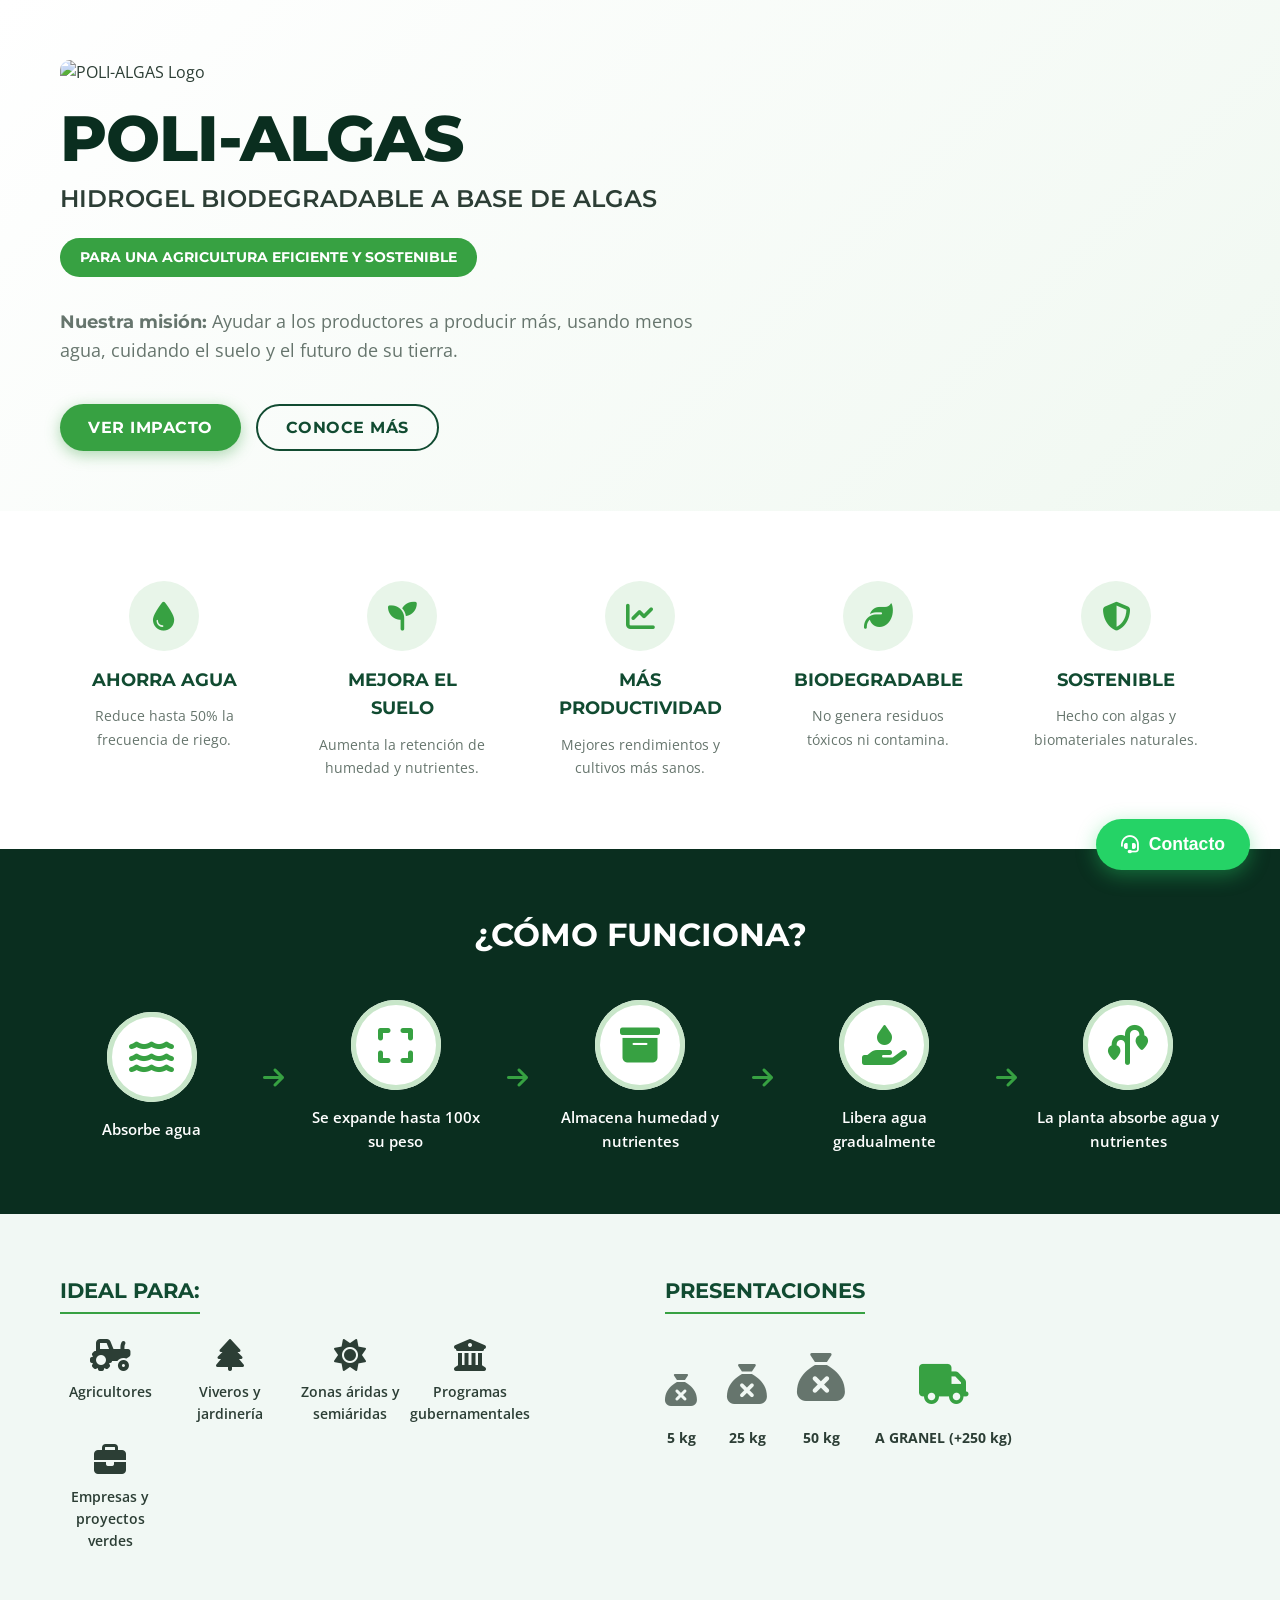
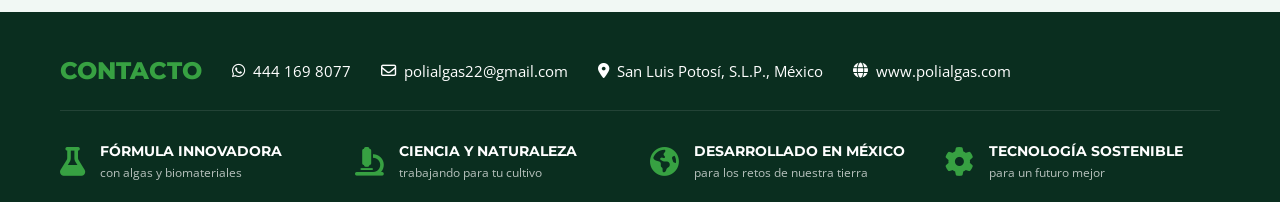
==== index.html @ 3dfe0351 "inicio" ====
<!DOCTYPE html>
<html lang="es">

<head>
    <meta charset="UTF-8">
    <meta name="viewport" content="width=device-width, initial-scale=1.0">
    <title>POLI-ALGAS | Hidrogel Biodegradable</title>
    <meta name="description"
        content="POLI-ALGAS: Hidrogel biodegradable a base de algas para una agricultura eficiente y sostenible. Ahorra agua y mejora la productividad.">
    <link rel="stylesheet" href="styles.css">
    <!-- Google Fonts -->
    <link rel="preconnect" href="https://fonts.googleapis.com">
    <link rel="preconnect" href="https://fonts.gstatic.com" crossorigin>
    <link
        href="https://fonts.googleapis.com/css2?family=Montserrat:wght@400;600;700;800&family=Open+Sans:wght@400;600&display=swap"
        rel="stylesheet">
    <!-- FontAwesome for Icons -->
    <link rel="stylesheet" href="https://cdnjs.cloudflare.com/ajax/libs/font-awesome/6.4.0/css/all.min.css">
</head>

<body>

    <!-- Floating Contact Button -->
    <button id="floating-contact-btn" class="floating-btn" aria-label="Abrir contacto">
        <i class="fa-solid fa-headset"></i> Contacto
    </button>

    <!-- Contact Modal -->
    <div id="contact-modal" class="modal">
        <div class="modal-content">
            <span class="close-btn" id="close-modal">&times;</span>
            <h2>Información de Contacto</h2>
            <p>Ponte en contacto con nosotros para transformar tu agricultura.</p>
            <div class="contact-details">
                <a href="https://wa.me/+524441698077" target="_blank" class="contact-item whatsapp-link">
                    <i class="fa-brands fa-whatsapp"></i>
                    <div>
                        <strong>WhatsApp</strong>
                        <span>+52 444 169 8077</span>
                    </div>
                </a>
                <div class="contact-item">
                    <i class="fa-regular fa-envelope"></i>
                    <div>
                        <strong>Correo Electrónico</strong>
                        <span>polialgas22@gmail.com</span>
                    </div>
                </div>
                <div class="contact-item">
                    <i class="fa-solid fa-location-dot"></i>
                    <div>
                        <strong>Ubicación</strong>
                        <span>San Luis Potosí, S.L.P., México</span>
                    </div>
                </div>
            </div>
        </div>
    </div>

    <!-- Info Modal (For extra PDF info) -->
    <div id="info-modal" class="modal">
        <div class="modal-content large-modal">
            <span class="close-btn" id="close-info-modal">&times;</span>
            <h2 id="info-modal-title">Título</h2>
            <div id="info-modal-body" class="modal-body-scroll">
                <!-- Content injected via JS -->
            </div>
        </div>
    </div>

    <!-- Header / Hero Section -->
    <header class="hero-section">
        <div class="container hero-container">
            <div class="hero-content">
                <img src="documentos/POLI-ALGAS (3)_page-0001.jpg" alt="POLI-ALGAS Logo" class="hero-logo"
                    onerror="this.src='logo.png'; this.onerror=null;">
                <h1 class="main-title">POLI-ALGAS</h1>
                <h2 class="subtitle">HIDROGEL BIODEGRADABLE A BASE DE ALGAS</h2>
                <div class="badge">PARA UNA AGRICULTURA EFICIENTE Y SOSTENIBLE</div>
                <p class="mission">
                    <strong>Nuestra misión:</strong> Ayudar a los productores a producir más, usando menos agua,
                    cuidando el suelo y el futuro de su tierra.
                </p>
                <div class="hero-actions">
                    <button class="btn btn-primary" onclick="openInfoModal('impact')">Ver Impacto</button>
                    <button class="btn btn-secondary" onclick="openInfoModal('about')">Conoce Más</button>
                </div>
            </div>
        </div>
    </header>

    <!-- Benefits Section -->
    <section class="benefits-section">
        <div class="container">
            <div class="benefits-grid">
                <div class="benefit-card">
                    <div class="icon-wrapper"><i class="fa-solid fa-droplet"></i></div>
                    <h3>AHORRA AGUA</h3>
                    <p>Reduce hasta 50% la frecuencia de riego.</p>
                </div>
                <div class="benefit-card">
                    <div class="icon-wrapper"><i class="fa-solid fa-seedling"></i></div>
                    <h3>MEJORA EL SUELO</h3>
                    <p>Aumenta la retención de humedad y nutrientes.</p>
                </div>
                <div class="benefit-card">
                    <div class="icon-wrapper"><i class="fa-solid fa-chart-line"></i></div>
                    <h3>MÁS PRODUCTIVIDAD</h3>
                    <p>Mejores rendimientos y cultivos más sanos.</p>
                </div>
                <div class="benefit-card">
                    <div class="icon-wrapper"><i class="fa-solid fa-leaf"></i></div>
                    <h3>BIODEGRADABLE</h3>
                    <p>No genera residuos tóxicos ni contamina.</p>
                </div>
                <div class="benefit-card">
                    <div class="icon-wrapper"><i class="fa-solid fa-shield-halved"></i></div>
                    <h3>SOSTENIBLE</h3>
                    <p>Hecho con algas y biomateriales naturales.</p>
                </div>
            </div>
        </div>
    </section>

    <!-- How it works Section -->
    <section class="how-it-works dark-bg">
        <div class="container">
            <h2 class="section-title text-white">¿CÓMO FUNCIONA?</h2>
            <div class="steps-container">
                <div class="step">
                    <div class="step-circle"><i class="fa-solid fa-water"></i></div>
                    <p>Absorbe agua</p>
                </div>
                <i class="fa-solid fa-arrow-right step-arrow"></i>
                <div class="step">
                    <div class="step-circle"><i class="fa-solid fa-expand"></i></div>
                    <p>Se expande hasta 100x su peso</p>
                </div>
                <i class="fa-solid fa-arrow-right step-arrow"></i>
                <div class="step">
                    <div class="step-circle"><i class="fa-solid fa-box-archive"></i></div>
                    <p>Almacena humedad y nutrientes</p>
                </div>
                <i class="fa-solid fa-arrow-right step-arrow"></i>
                <div class="step">
                    <div class="step-circle"><i class="fa-solid fa-hand-holding-droplet"></i></div>
                    <p>Libera agua gradualmente</p>
                </div>
                <i class="fa-solid fa-arrow-right step-arrow"></i>
                <div class="step">
                    <div class="step-circle"><i class="fa-solid fa-plant-wilt"></i></div>
                    <p>La planta absorbe agua y nutrientes</p>
                </div>
            </div>
        </div>
    </section>

    <!-- Details Section (Ideal & Presentations) -->
    <section class="details-section">
        <div class="container">
            <div class="details-grid">

                <div class="ideal-for">
                    <h3 class="subsection-title">IDEAL PARA:</h3>
                    <div class="ideal-icons">
                        <div class="ideal-item">
                            <i class="fa-solid fa-tractor"></i>
                            <span>Agricultores</span>
                        </div>
                        <div class="ideal-item">
                            <i class="fa-solid fa-tree"></i>
                            <span>Viveros y jardinería</span>
                        </div>
                        <div class="ideal-item">
                            <i class="fa-solid fa-sun"></i>
                            <span>Zonas áridas y semiáridas</span>
                        </div>
                        <div class="ideal-item">
                            <i class="fa-solid fa-building-columns"></i>
                            <span>Programas gubernamentales</span>
                        </div>
                        <div class="ideal-item">
                            <i class="fa-solid fa-briefcase"></i>
                            <span>Empresas y proyectos verdes</span>
                        </div>
                    </div>
                </div>

                <div class="presentations">
                    <h3 class="subsection-title">PRESENTACIONES</h3>
                    <div class="pres-icons">
                        <div class="pres-item">
                            <div class="bag-icon"><i class="fa-solid fa-sack-xmark"></i></div>
                            <span>5 kg</span>
                        </div>
                        <div class="pres-item">
                            <div class="bag-icon large"><i class="fa-solid fa-sack-xmark"></i></div>
                            <span>25 kg</span>
                        </div>
                        <div class="pres-item">
                            <div class="bag-icon xlarge"><i class="fa-solid fa-sack-xmark"></i></div>
                            <span>50 kg</span>
                        </div>
                        <div class="pres-item">
                            <div class="bag-icon bulk"><i class="fa-solid fa-truck"></i></div>
                            <span>A GRANEL (+250 kg)</span>
                        </div>
                    </div>
                </div>

            </div>
        </div>
    </section>

    <!-- Footer / Bottom Contact Strip -->
    <footer class="footer-strip dark-bg">
        <div class="container">
            <div class="footer-content">
                <div class="footer-contact-info">
                    <span class="contact-title">CONTACTO</span>
                    <a href="https://wa.me/+524441698077" class="footer-link"><i class="fa-brands fa-whatsapp"></i> 444
                        169 8077</a>
                    <a href="mailto:polialgas22@gmail.com" class="footer-link"><i class="fa-regular fa-envelope"></i>
                        polialgas22@gmail.com</a>
                    <span class="footer-text"><i class="fa-solid fa-location-dot"></i> San Luis Potosí, S.L.P.,
                        México</span>
                    <a href="#" class="footer-link"><i class="fa-solid fa-globe"></i> www.polialgas.com</a>
                </div>
            </div>

            <div class="footer-features">
                <div class="feat">
                    <i class="fa-solid fa-flask"></i>
                    <div>
                        <strong>FÓRMULA INNOVADORA</strong>
                        <span>con algas y biomateriales</span>
                    </div>
                </div>
                <div class="feat">
                    <i class="fa-solid fa-microscope"></i>
                    <div>
                        <strong>CIENCIA Y NATURALEZA</strong>
                        <span>trabajando para tu cultivo</span>
                    </div>
                </div>
                <div class="feat">
                    <i class="fa-solid fa-earth-americas"></i>
                    <div>
                        <strong>DESARROLLADO EN MÉXICO</strong>
                        <span>para los retos de nuestra tierra</span>
                    </div>
                </div>
                <div class="feat">
                    <i class="fa-solid fa-gear"></i>
                    <div>
                        <strong>TECNOLOGÍA SOSTENIBLE</strong>
                        <span>para un futuro mejor</span>
                    </div>
                </div>
            </div>
        </div>
    </footer>

    <script src="script.js"></script>
</body>

</html>
---- styles.css ----
:root {
    --primary-dark: #0A2E1F;
    /* Very dark green from image background */
    --primary-green: #114B31;
    /* Main green */
    --accent-green: #37A142;
    /* Vibrant leaf green */
    --light-bg: #F9FCFA;
    /* Off white/greenish for background */
    --text-dark: #2C3E35;
    --text-light: #66756D;
    --white: #FFFFFF;
    --shadow: 0 8px 30px rgba(0, 0, 0, 0.08);
    --border-radius: 12px;
    --transition: all 0.3s ease;
}

* {
    margin: 0;
    padding: 0;
    box-sizing: border-box;
}

body {
    font-family: 'Open Sans', sans-serif;
    color: var(--text-dark);
    background-color: var(--light-bg);
    line-height: 1.6;
    overflow-x: hidden;
}

h1,
h2,
h3,
h4,
.badge,
.btn,
.mission strong {
    font-family: 'Montserrat', sans-serif;
}

.container {
    max-width: 1200px;
    margin: 0 auto;
    padding: 0 20px;
}

/* Typography & Utilities */
.text-white {
    color: var(--white);
}

.dark-bg {
    background-color: var(--primary-dark);
    color: var(--white);
}

/* Buttons */
.btn {
    padding: 12px 28px;
    border-radius: 30px;
    font-weight: 700;
    font-size: 1rem;
    cursor: pointer;
    border: none;
    transition: var(--transition);
    text-transform: uppercase;
    letter-spacing: 0.5px;
}

.btn-primary {
    background-color: var(--accent-green);
    color: var(--white);
    box-shadow: 0 4px 15px rgba(55, 161, 66, 0.4);
}

.btn-primary:hover {
    background-color: #2e8a37;
    transform: translateY(-2px);
    box-shadow: 0 6px 20px rgba(55, 161, 66, 0.6);
}

.btn-secondary {
    background-color: transparent;
    color: var(--primary-green);
    border: 2px solid var(--primary-green);
}

.btn-secondary:hover {
    background-color: var(--primary-green);
    color: var(--white);
}

/* Floating Button */
.floating-btn {
    position: fixed;
    bottom: 30px;
    right: 30px;
    background-color: #25D366;
    /* WhatsApp color */
    color: white;
    border: none;
    border-radius: 50px;
    padding: 15px 25px;
    font-size: 1.1rem;
    font-weight: bold;
    cursor: pointer;
    box-shadow: 0 5px 20px rgba(37, 211, 102, 0.4);
    z-index: 1000;
    display: flex;
    align-items: center;
    gap: 10px;
    transition: var(--transition);
    animation: bounce 2s infinite;
}

.floating-btn:hover {
    transform: scale(1.05) translateY(-5px);
    background-color: #1ebe57;
    animation: none;
}

@keyframes bounce {

    0%,
    20%,
    50%,
    80%,
    100% {
        transform: translateY(0);
    }

    40% {
        transform: translateY(-10px);
    }

    60% {
        transform: translateY(-5px);
    }
}

/* Hero Section */
.hero-section {
    padding: 60px 0;
    background: linear-gradient(135deg, rgba(255, 255, 255, 1) 0%, rgba(240, 248, 241, 1) 100%);
    position: relative;
    overflow: hidden;
}

.hero-container {
    display: flex;
    align-items: center;
    justify-content: space-between;
    gap: 40px;
}

.hero-content {
    flex: 1;
    max-width: 650px;
    z-index: 2;
}

.hero-logo {
    max-width: 200px;
    margin-bottom: 20px;
    border-radius: 10px;
}

.main-title {
    font-size: 4rem;
    font-weight: 800;
    color: var(--primary-dark);
    line-height: 1;
    margin-bottom: 10px;
    letter-spacing: -1px;
}

.subtitle {
    font-size: 1.5rem;
    font-weight: 600;
    color: var(--text-dark);
    margin-bottom: 20px;
}

.badge {
    display: inline-block;
    background-color: var(--accent-green);
    color: white;
    padding: 8px 20px;
    border-radius: 20px;
    font-size: 0.9rem;
    font-weight: 700;
    margin-bottom: 30px;
}

.mission {
    font-size: 1.1rem;
    color: var(--text-light);
    margin-bottom: 40px;
}

.hero-actions {
    display: flex;
    gap: 15px;
}

.hero-image-wrapper {
    flex: 1;
    display: flex;
    justify-content: center;
    position: relative;
    z-index: 1;
}

.hero-product-img {
    max-width: 100%;
    height: auto;
    filter: drop-shadow(0 20px 30px rgba(0, 0, 0, 0.15));
    animation: float 6s ease-in-out infinite;
}

@keyframes float {
    0% {
        transform: translateY(0px);
    }

    50% {
        transform: translateY(-15px);
    }

    100% {
        transform: translateY(0px);
    }
}

/* Benefits Section */
.benefits-section {
    padding: 50px 0;
    background-color: var(--white);
}

.benefits-grid {
    display: grid;
    grid-template-columns: repeat(auto-fit, minmax(200px, 1fr));
    gap: 30px;
    text-align: center;
}

.benefit-card {
    padding: 20px;
    border-radius: var(--border-radius);
    transition: var(--transition);
}

.benefit-card:hover {
    background-color: var(--light-bg);
    transform: translateY(-5px);
}

.icon-wrapper {
    width: 70px;
    height: 70px;
    background-color: #E8F5E9;
    border-radius: 50%;
    display: flex;
    align-items: center;
    justify-content: center;
    margin: 0 auto 15px;
    color: var(--accent-green);
    font-size: 1.8rem;
    transition: var(--transition);
}

.benefit-card:hover .icon-wrapper {
    background-color: var(--accent-green);
    color: white;
}

.benefit-card h3 {
    font-size: 1.1rem;
    margin-bottom: 10px;
    color: var(--primary-green);
}

.benefit-card p {
    font-size: 0.9rem;
    color: var(--text-light);
}

/* How it works Section */
.how-it-works {
    padding: 60px 0;
}

.section-title {
    text-align: center;
    font-size: 2rem;
    margin-bottom: 40px;
}

.steps-container {
    display: flex;
    align-items: center;
    justify-content: space-between;
    flex-wrap: wrap;
    gap: 20px;
}

.step {
    text-align: center;
    flex: 1;
    min-width: 120px;
}

.step-circle {
    width: 90px;
    height: 90px;
    background-color: white;
    border-radius: 50%;
    display: flex;
    align-items: center;
    justify-content: center;
    margin: 0 auto 15px;
    color: var(--accent-green);
    font-size: 2.5rem;
    box-shadow: inset 0 0 0 5px #C8E6C9;
    transition: var(--transition);
}

.step:hover .step-circle {
    transform: scale(1.1);
    box-shadow: inset 0 0 0 5px var(--accent-green);
}

.step p {
    font-size: 0.95rem;
    font-weight: 600;
}

.step-arrow {
    color: var(--accent-green);
    font-size: 1.5rem;
}

/* Details Section */
.details-section {
    padding: 60px 0;
    background-color: #F1F8F4;
}

.details-grid {
    display: grid;
    grid-template-columns: 1fr 1fr;
    gap: 50px;
}

.subsection-title {
    color: var(--primary-green);
    margin-bottom: 25px;
    font-size: 1.3rem;
    border-bottom: 2px solid var(--accent-green);
    display: inline-block;
    padding-bottom: 5px;
}

.ideal-icons {
    display: flex;
    flex-wrap: wrap;
    gap: 20px;
}

.ideal-item {
    display: flex;
    flex-direction: column;
    align-items: center;
    text-align: center;
    width: 100px;
}

.ideal-item i {
    font-size: 2rem;
    color: var(--text-dark);
    margin-bottom: 10px;
    transition: var(--transition);
}

.ideal-item:hover i {
    color: var(--accent-green);
    transform: scale(1.1);
}

.ideal-item span {
    font-size: 0.85rem;
    font-weight: 600;
}

.pres-icons {
    display: flex;
    gap: 30px;
    align-items: flex-end;
}

.pres-item {
    display: flex;
    flex-direction: column;
    align-items: center;
    gap: 10px;
}

.bag-icon {
    color: var(--text-light);
    font-size: 2rem;
}

.bag-icon.large {
    font-size: 2.5rem;
}

.bag-icon.xlarge {
    font-size: 3rem;
}

.bag-icon.bulk {
    font-size: 2.5rem;
    color: var(--accent-green);
}

.pres-item span {
    font-weight: bold;
    font-size: 0.9rem;
}

/* Footer Strip */
.footer-strip {
    padding: 40px 0 20px;
}

.footer-content {
    display: flex;
    flex-wrap: wrap;
    justify-content: space-between;
    align-items: center;
    border-bottom: 1px solid rgba(255, 255, 255, 0.1);
    padding-bottom: 20px;
    margin-bottom: 20px;
}

.footer-contact-info {
    display: flex;
    gap: 30px;
    align-items: center;
    flex-wrap: wrap;
}

.contact-title {
    font-family: 'Montserrat', sans-serif;
    font-weight: 800;
    font-size: 1.5rem;
    color: var(--accent-green);
}

.footer-link,
.footer-text {
    color: white;
    text-decoration: none;
    display: flex;
    align-items: center;
    gap: 8px;
    font-size: 0.95rem;
    transition: var(--transition);
}

.footer-link:hover {
    color: var(--accent-green);
}

.footer-features {
    display: grid;
    grid-template-columns: repeat(auto-fit, minmax(220px, 1fr));
    gap: 20px;
    padding-top: 10px;
}

.feat {
    display: flex;
    align-items: center;
    gap: 15px;
}

.feat i {
    font-size: 1.8rem;
    color: var(--accent-green);
}

.feat div {
    display: flex;
    flex-direction: column;
}

.feat strong {
    font-size: 0.85rem;
    font-family: 'Montserrat', sans-serif;
}

.feat span {
    font-size: 0.75rem;
    color: rgba(255, 255, 255, 0.7);
}

/* Modal Styles */
.modal {
    display: none;
    position: fixed;
    z-index: 2000;
    left: 0;
    top: 0;
    width: 100%;
    height: 100%;
    background-color: rgba(0, 0, 0, 0.6);
    backdrop-filter: blur(5px);
    opacity: 0;
    transition: opacity 0.3s ease;
}

.modal.show {
    display: flex;
    align-items: center;
    justify-content: center;
    opacity: 1;
}

.modal-content {
    background-color: var(--white);
    padding: 40px;
    border-radius: var(--border-radius);
    box-shadow: var(--shadow);
    width: 90%;
    max-width: 500px;
    position: relative;
    transform: translateY(20px);
    transition: transform 0.3s ease;
}

.modal.show .modal-content {
    transform: translateY(0);
}

.modal-content.large-modal {
    max-width: 800px;
    max-height: 90vh;
    display: flex;
    flex-direction: column;
}

.close-btn {
    position: absolute;
    top: 15px;
    right: 20px;
    font-size: 28px;
    font-weight: bold;
    color: #aaa;
    cursor: pointer;
    transition: var(--transition);
}

.close-btn:hover {
    color: var(--primary-dark);
}

.modal h2 {
    color: var(--primary-green);
    margin-bottom: 10px;
}

.contact-details {
    margin-top: 25px;
    display: flex;
    flex-direction: column;
    gap: 15px;
}

.contact-item {
    display: flex;
    align-items: center;
    gap: 15px;
    padding: 15px;
    background-color: var(--light-bg);
    border-radius: 8px;
    text-decoration: none;
    color: var(--text-dark);
    transition: var(--transition);
}

.contact-item i {
    font-size: 1.8rem;
    color: var(--primary-green);
}

.whatsapp-link {
    background-color: #E8F5E9;
    border: 1px solid #C8E6C9;
}

.whatsapp-link i {
    color: #25D366;
}

.whatsapp-link:hover {
    background-color: #C8E6C9;
    transform: translateX(5px);
}

.contact-item div {
    display: flex;
    flex-direction: column;
}

.contact-item strong {
    font-size: 0.9rem;
}

.contact-item span {
    font-size: 1.1rem;
    font-weight: 600;
}

.modal-body-scroll {
    overflow-y: auto;
    padding-right: 10px;
    margin-top: 20px;
}

.modal-body-scroll h3 {
    color: var(--accent-green);
    margin: 20px 0 10px;
}

.modal-body-scroll p,
.modal-body-scroll ul {
    margin-bottom: 15px;
}

.modal-body-scroll ul {
    padding-left: 20px;
}

.modal-body-scroll li {
    margin-bottom: 5px;
}

/* Responsive */
@media (max-width: 900px) {
    .hero-container {
        flex-direction: column;
        text-align: center;
    }

    .hero-actions {
        justify-content: center;
    }

    .details-grid {
        grid-template-columns: 1fr;
    }

    .main-title {
        font-size: 3rem;
    }

    .step-arrow {
        transform: rotate(90deg);
        margin: 10px 0;
    }

    .steps-container {
        flex-direction: column;
    }
}

@media (max-width: 600px) {
    .benefits-grid {
        grid-template-columns: 1fr;
    }

    .footer-contact-info {
        flex-direction: column;
        align-items: flex-start;
        gap: 15px;
    }

    .floating-btn {
        bottom: 20px;
        right: 20px;
        padding: 12px 20px;
        font-size: 1rem;
    }
}
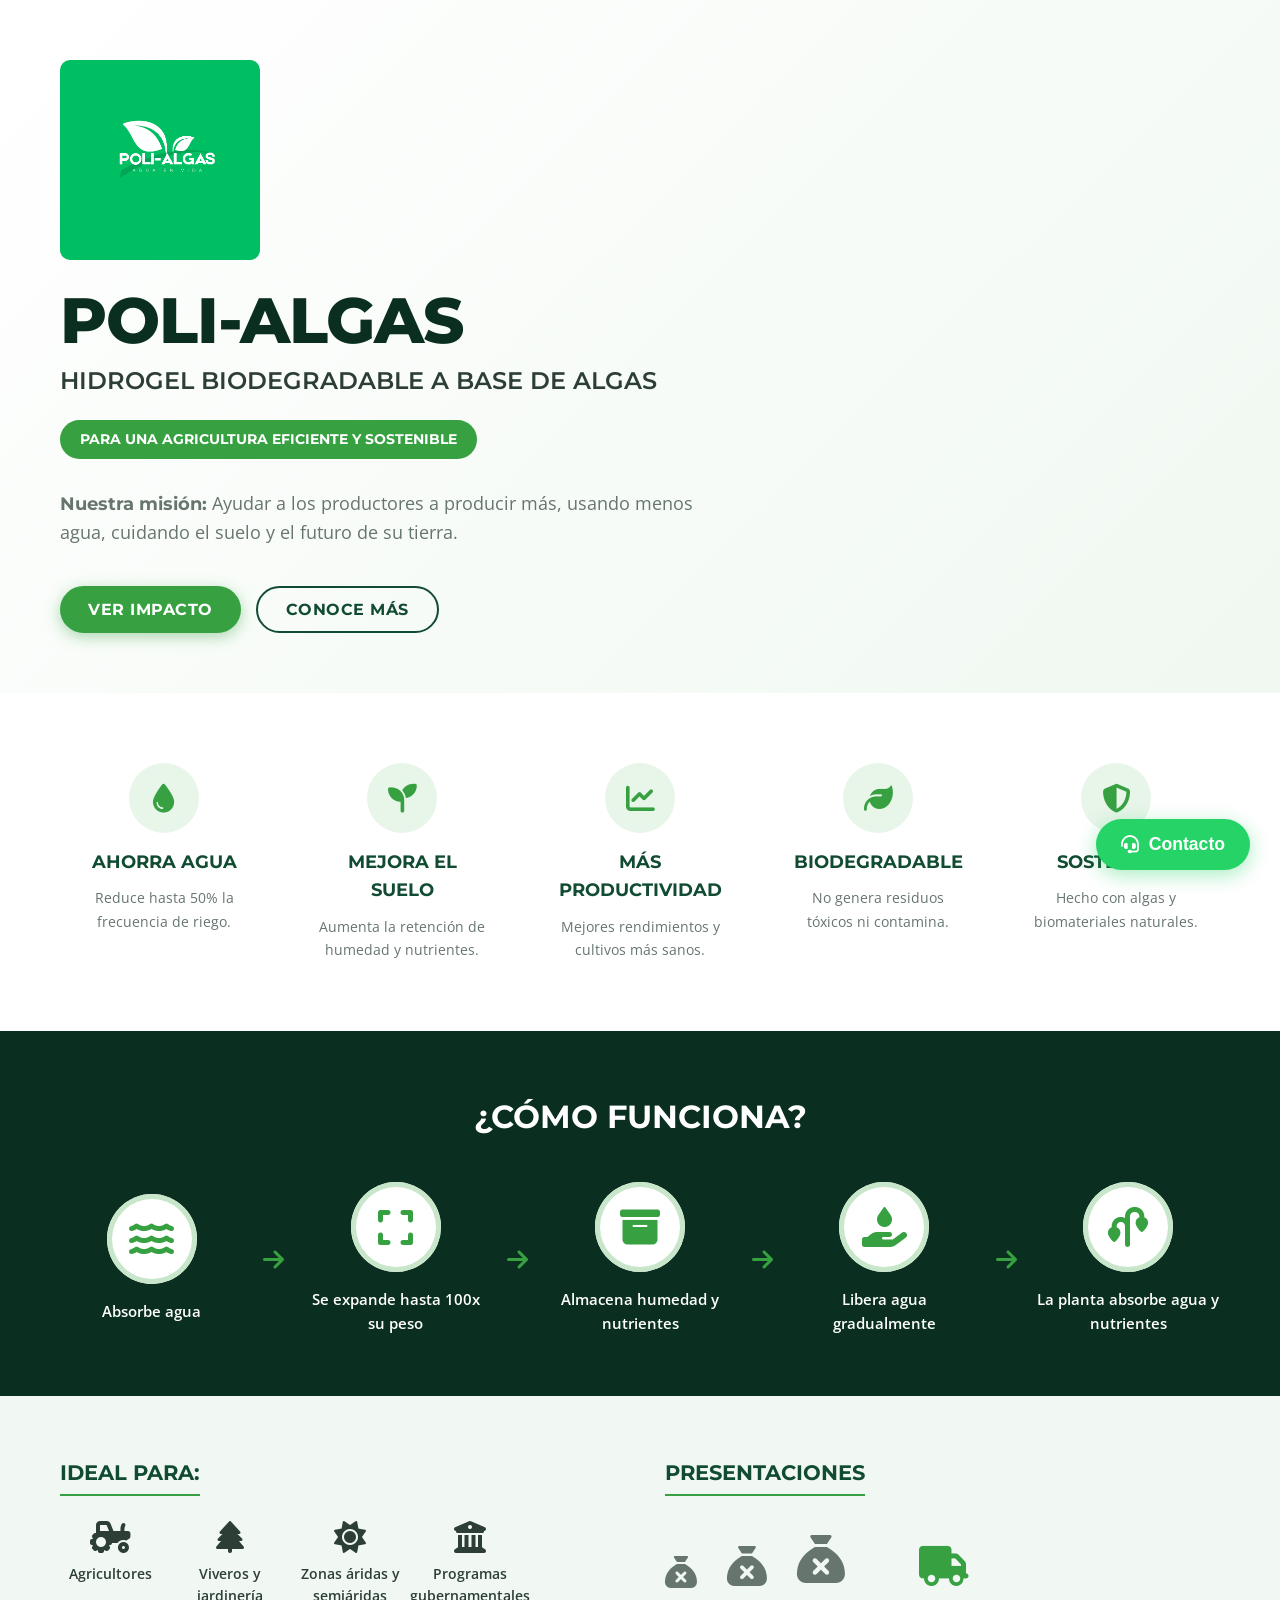
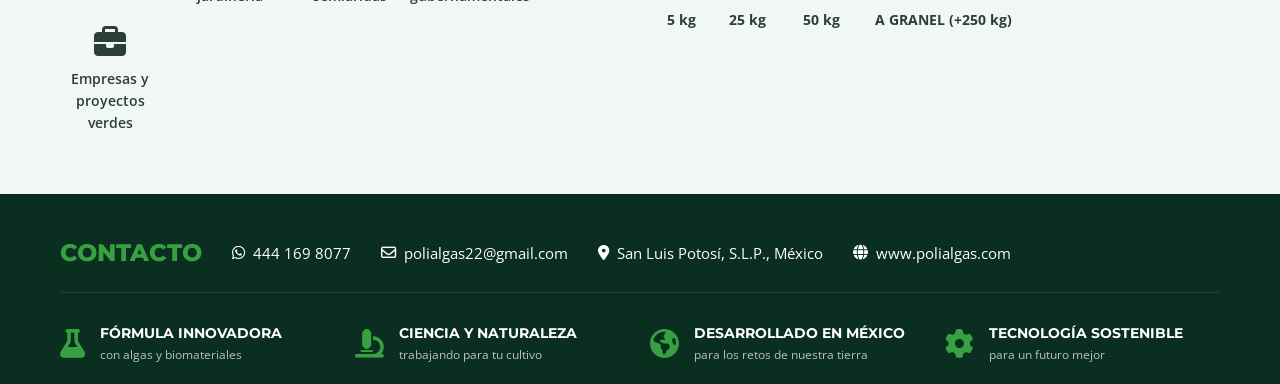
==== commit 8b231b66: "logo fix" ====
--- a/index.html
+++ b/index.html
@@ -72,7 +72,7 @@
     <header class="hero-section">
         <div class="container hero-container">
             <div class="hero-content">
-                <img src="documentos/POLI-ALGAS (3)_page-0001.jpg" alt="POLI-ALGAS Logo" class="hero-logo"
+                <img src="logo.jpg" alt="POLI-ALGAS Logo" class="hero-logo"
                     onerror="this.src='logo.png'; this.onerror=null;">
                 <h1 class="main-title">POLI-ALGAS</h1>
                 <h2 class="subtitle">HIDROGEL BIODEGRADABLE A BASE DE ALGAS</h2>
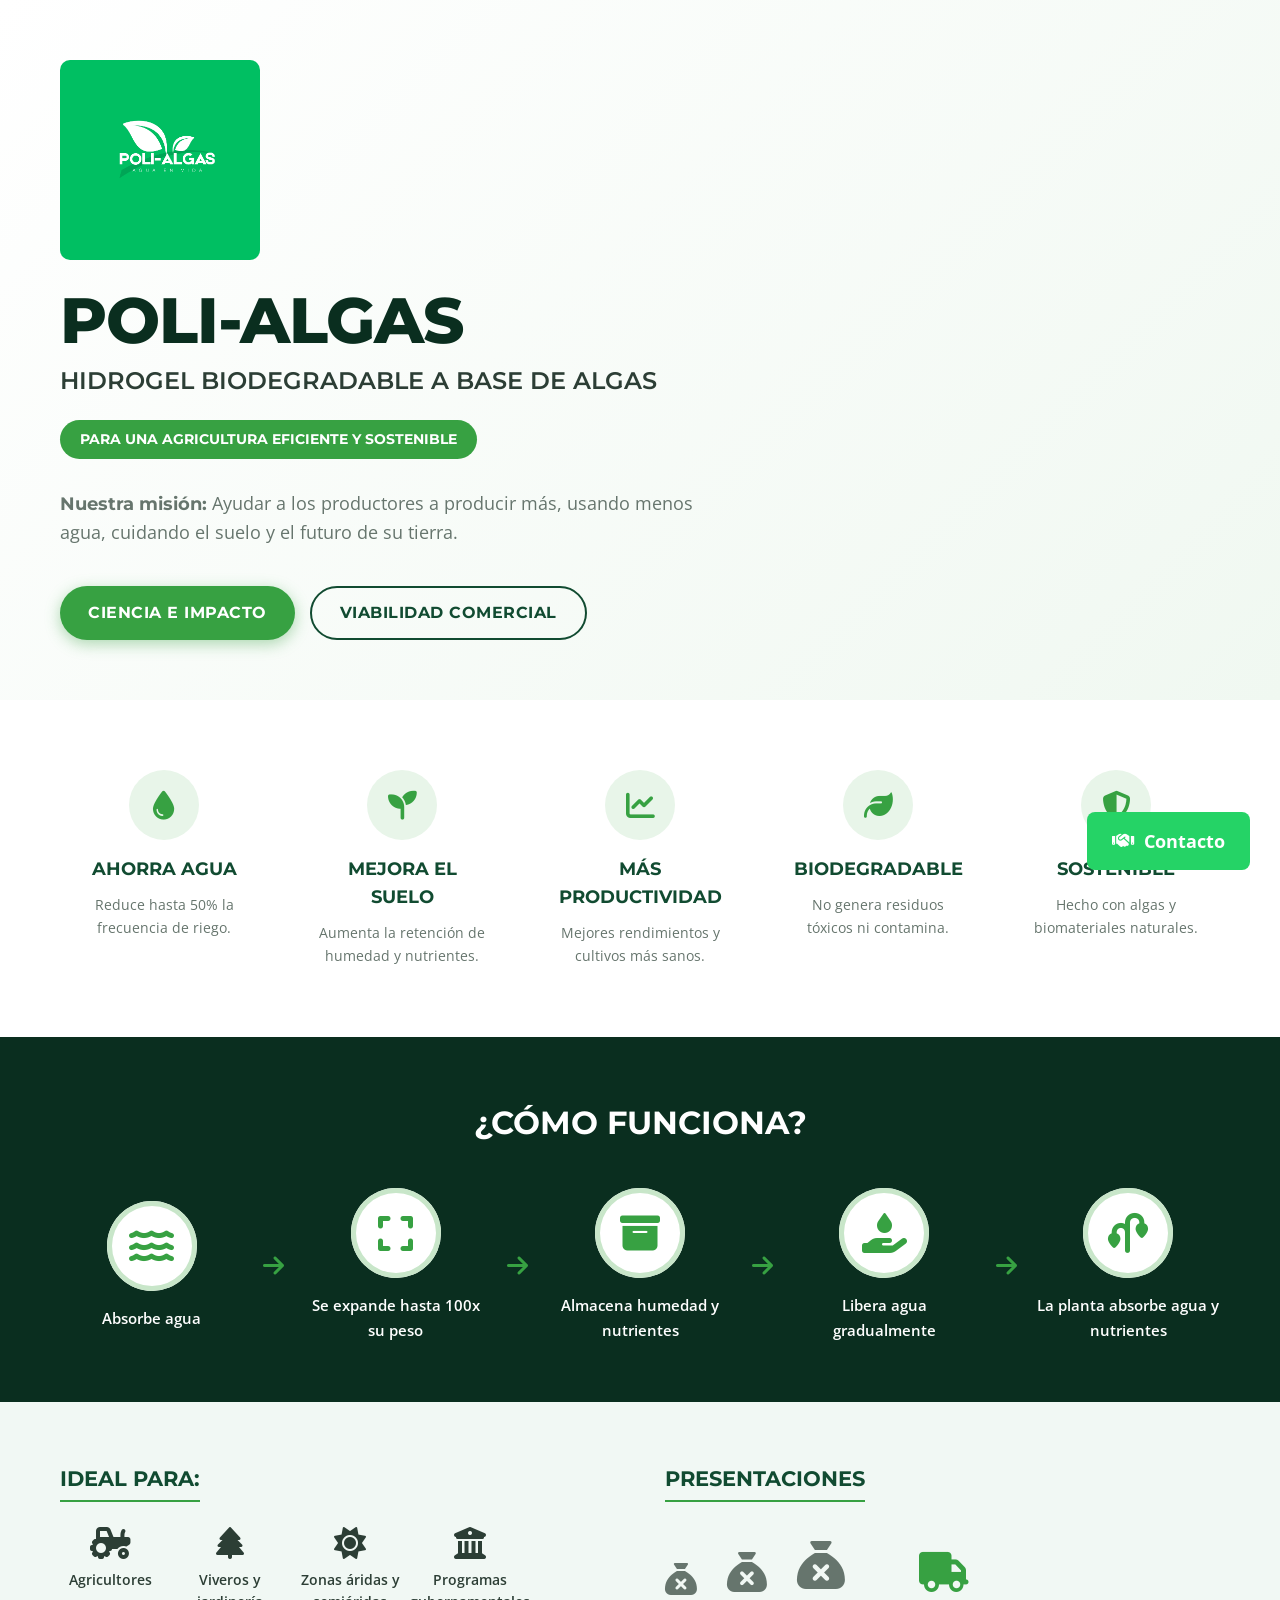
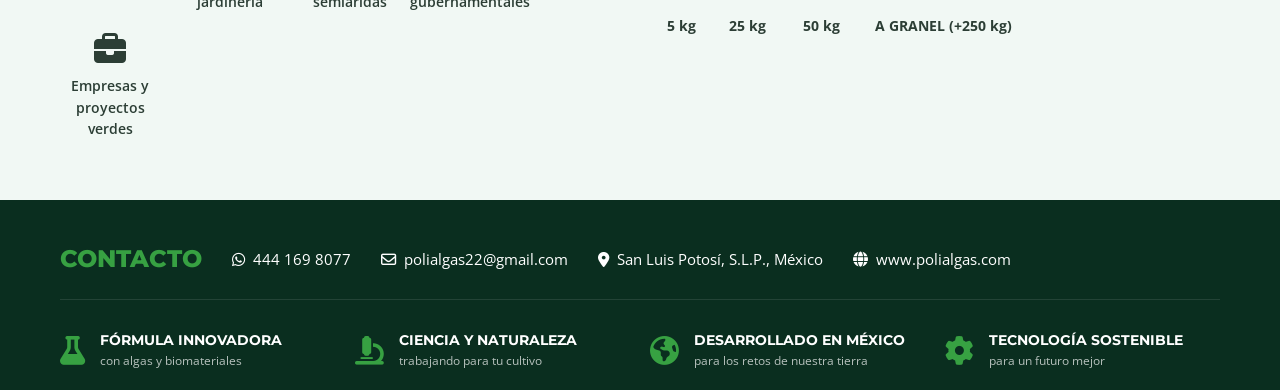
==== commit babb4001: "feat: add dedicated pages for contact, business metrics, and science, and replace modals with direct" ====
--- a/index.html
+++ b/index.html
@@ -21,52 +21,12 @@
 <body>
 
     <!-- Floating Contact Button -->
-    <button id="floating-contact-btn" class="floating-btn" aria-label="Abrir contacto">
-        <i class="fa-solid fa-headset"></i> Contacto
-    </button>
-
-    <!-- Contact Modal -->
-    <div id="contact-modal" class="modal">
-        <div class="modal-content">
-            <span class="close-btn" id="close-modal">&times;</span>
-            <h2>Información de Contacto</h2>
-            <p>Ponte en contacto con nosotros para transformar tu agricultura.</p>
-            <div class="contact-details">
-                <a href="https://wa.me/+524441698077" target="_blank" class="contact-item whatsapp-link">
-                    <i class="fa-brands fa-whatsapp"></i>
-                    <div>
-                        <strong>WhatsApp</strong>
-                        <span>+52 444 169 8077</span>
-                    </div>
-                </a>
-                <div class="contact-item">
-                    <i class="fa-regular fa-envelope"></i>
-                    <div>
-                        <strong>Correo Electrónico</strong>
-                        <span>polialgas22@gmail.com</span>
-                    </div>
-                </div>
-                <div class="contact-item">
-                    <i class="fa-solid fa-location-dot"></i>
-                    <div>
-                        <strong>Ubicación</strong>
-                        <span>San Luis Potosí, S.L.P., México</span>
-                    </div>
-                </div>
-            </div>
-        </div>
-    </div>
-
-    <!-- Info Modal (For extra PDF info) -->
-    <div id="info-modal" class="modal">
-        <div class="modal-content large-modal">
-            <span class="close-btn" id="close-info-modal">&times;</span>
-            <h2 id="info-modal-title">Título</h2>
-            <div id="info-modal-body" class="modal-body-scroll">
-                <!-- Content injected via JS -->
-            </div>
-        </div>
-    </div>
+    <a href="contacto.html" id="floating-contact-btn" class="floating-btn" aria-label="Abrir contacto"
+        style="text-decoration: none;">
+        <i class="fa-solid fa-handshake"></i> Contacto
+    </a>
+
+
 
     <!-- Header / Hero Section -->
     <header class="hero-section">
@@ -82,8 +42,12 @@
                     cuidando el suelo y el futuro de su tierra.
                 </p>
                 <div class="hero-actions">
-                    <button class="btn btn-primary" onclick="openInfoModal('impact')">Ver Impacto</button>
-                    <button class="btn btn-secondary" onclick="openInfoModal('about')">Conoce Más</button>
+                    <a href="ciencia.html" class="btn btn-primary"
+                        style="text-decoration: none; display: inline-flex; align-items: center; justify-content: center;">Ciencia
+                        e Impacto</a>
+                    <a href="negocio.html" class="btn btn-secondary"
+                        style="text-decoration: none; display: inline-flex; align-items: center; justify-content: center;">Viabilidad
+                        Comercial</a>
                 </div>
             </div>
         </div>
--- a/styles.css
+++ b/styles.css
@@ -100,44 +100,23 @@
     /* WhatsApp color */
     color: white;
     border: none;
-    border-radius: 50px;
+    border-radius: 8px;
+    /* Diseño más plano */
     padding: 15px 25px;
     font-size: 1.1rem;
     font-weight: bold;
     cursor: pointer;
-    box-shadow: 0 5px 20px rgba(37, 211, 102, 0.4);
     z-index: 1000;
     display: flex;
     align-items: center;
     gap: 10px;
     transition: var(--transition);
-    animation: bounce 2s infinite;
 }
 
 .floating-btn:hover {
-    transform: scale(1.05) translateY(-5px);
     background-color: #1ebe57;
-    animation: none;
-}
-
-@keyframes bounce {
-
-    0%,
-    20%,
-    50%,
-    80%,
-    100% {
-        transform: translateY(0);
-    }
-
-    40% {
-        transform: translateY(-10px);
-    }
-
-    60% {
-        transform: translateY(-5px);
-    }
-}
+}
+
 
 /* Hero Section */
 .hero-section {
@@ -689,9 +668,157 @@
     }
 
     .floating-btn {
+        border-radius: var(--border-radius);
+        background-color: var(--accent-green);
         bottom: 20px;
         right: 20px;
         padding: 12px 20px;
         font-size: 1rem;
     }
+}
+
+/* --- MULTI-PAGE ADDITIONS --- */
+.page-header {
+    padding: 60px 0 30px;
+    background-color: var(--primary-dark);
+    color: white;
+    text-align: center;
+}
+
+.page-title {
+    font-size: 2.5rem;
+    margin-bottom: 15px;
+}
+
+.content-section {
+    padding: 50px 0;
+    background-color: var(--white);
+}
+
+/* Data Bars (Ciencia) */
+.data-metric {
+    margin-bottom: 30px;
+}
+
+.data-metric h4 {
+    margin-bottom: 10px;
+    color: var(--primary-green);
+}
+
+.data-bar-wrapper {
+    margin-bottom: 15px;
+    background: #E8F5E9;
+    border-radius: 8px;
+    overflow: hidden;
+    position: relative;
+    height: 40px;
+    display: flex;
+}
+
+.data-bar {
+    height: 100%;
+    background-color: var(--accent-green);
+    display: flex;
+    align-items: center;
+    padding: 0 15px;
+    color: white;
+    font-weight: bold;
+    font-size: 0.95rem;
+    white-space: nowrap;
+    min-width: 80px;
+}
+
+.data-bar.control {
+    background-color: #9E9E9E;
+}
+
+.data-label {
+    display: flex;
+    align-items: center;
+    padding-left: 15px;
+    font-weight: 600;
+    color: var(--text-dark);
+}
+
+/* Table (Negocio) */
+.table-wrapper {
+    overflow-x: auto;
+}
+
+.data-table {
+    width: 100%;
+    border-collapse: collapse;
+    margin: 20px 0;
+    background: white;
+    box-shadow: var(--shadow);
+    border-radius: var(--border-radius);
+    overflow: hidden;
+}
+
+.data-table th,
+.data-table td {
+    padding: 15px 20px;
+    text-align: left;
+    border-bottom: 1px solid #eee;
+}
+
+.data-table th {
+    background-color: var(--primary-green);
+    color: white;
+    font-family: 'Montserrat', sans-serif;
+}
+
+.data-table tr:last-child td {
+    border-bottom: none;
+}
+
+.data-table tr:nth-child(even) {
+    background-color: #F9FCFA;
+}
+
+/* Extra Responsive Wrappers */
+@media (max-width: 768px) {
+
+    .data-table,
+    .data-table tbody,
+    .data-table tr,
+    .data-table td,
+    .data-table th {
+        display: block;
+        width: 100%;
+    }
+
+    .data-table th {
+        text-align: center;
+    }
+
+    .data-table td {
+        text-align: right;
+        position: relative;
+        padding-left: 50%;
+    }
+
+    .data-table td::before {
+        content: attr(data-label);
+        position: absolute;
+        left: 15px;
+        width: 45%;
+        text-align: left;
+        font-weight: bold;
+    }
+
+    .data-bar-wrapper {
+        flex-direction: column;
+        height: auto;
+    }
+
+    .data-bar {
+        padding: 10px 15px;
+        justify-content: center;
+    }
+
+    .data-label {
+        padding: 10px 15px;
+        justify-content: center;
+    }
 }
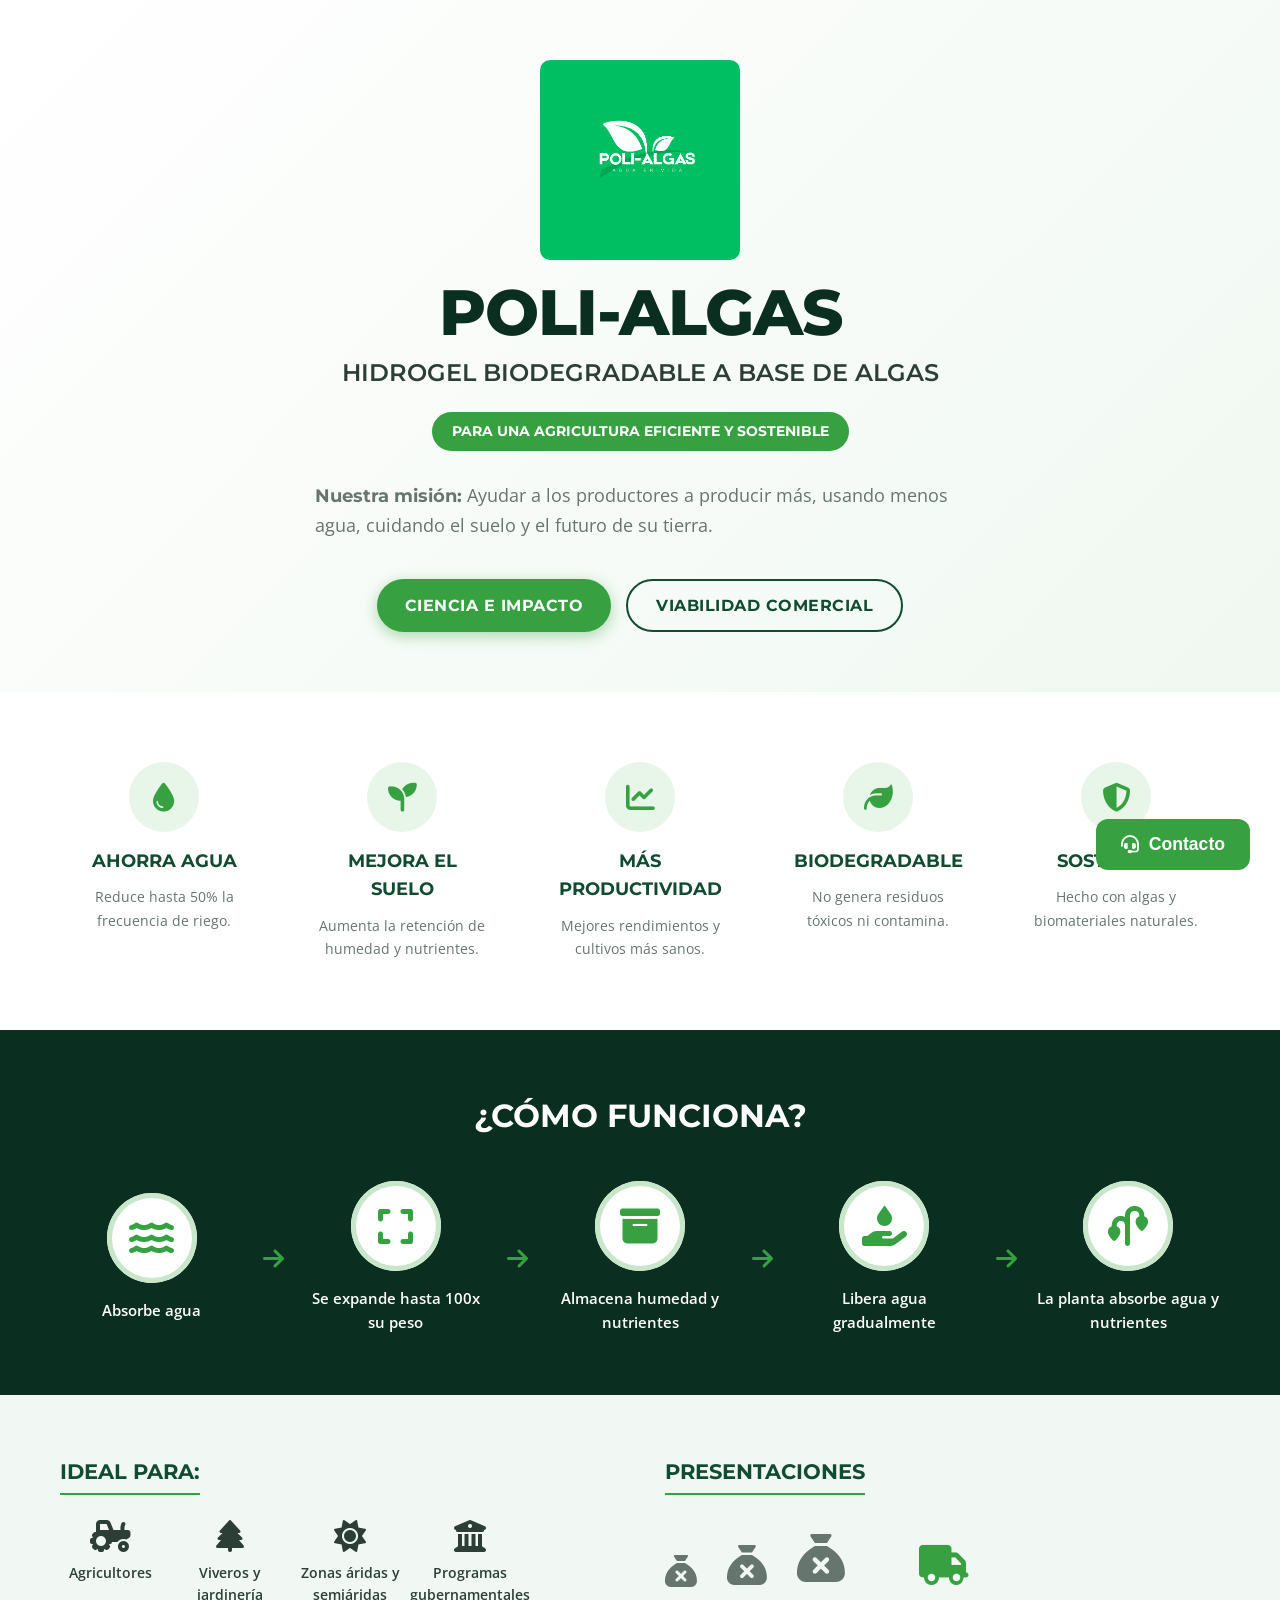
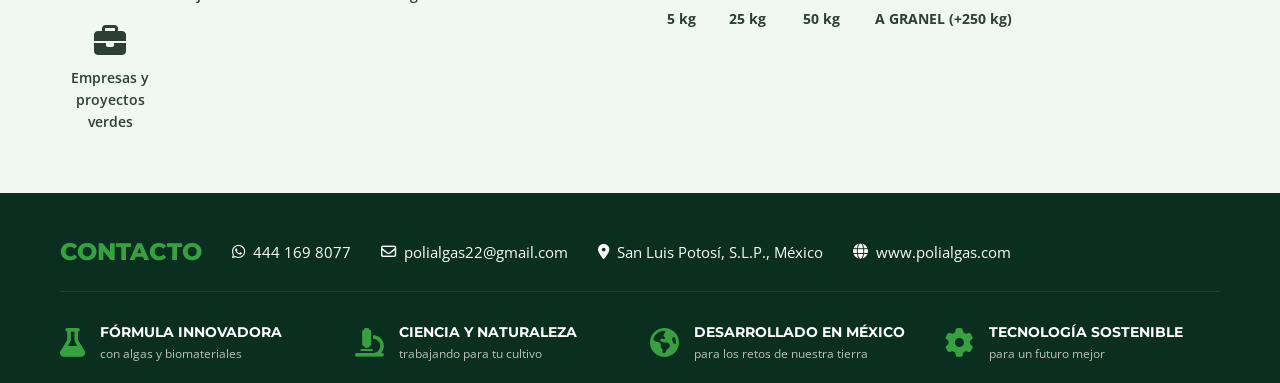
==== commit 5a929a19: "feat: implement dynamic overlay system for page navigation with enhanced animations and interactions" ====
--- a/index.html
+++ b/index.html
@@ -21,10 +21,9 @@
 <body>
 
     <!-- Floating Contact Button -->
-    <a href="contacto.html" id="floating-contact-btn" class="floating-btn" aria-label="Abrir contacto"
-        style="text-decoration: none;">
-        <i class="fa-solid fa-handshake"></i> Contacto
-    </a>
+    <button id="floating-contact-btn" class="floating-btn" data-target-view="view-contacto" aria-label="Abrir contacto">
+        <i class="fa-solid fa-headset"></i> Contacto
+    </button>
 
 
 
@@ -42,10 +41,10 @@
                     cuidando el suelo y el futuro de su tierra.
                 </p>
                 <div class="hero-actions">
-                    <a href="ciencia.html" class="btn btn-primary"
+                    <a href="#" data-target-view="view-ciencia" class="btn btn-primary"
                         style="text-decoration: none; display: inline-flex; align-items: center; justify-content: center;">Ciencia
                         e Impacto</a>
-                    <a href="negocio.html" class="btn btn-secondary"
+                    <a href="#" data-target-view="view-negocio" class="btn btn-secondary"
                         style="text-decoration: none; display: inline-flex; align-items: center; justify-content: center;">Viabilidad
                         Comercial</a>
                 </div>
@@ -225,6 +224,150 @@
         </div>
     </footer>
 
+    <div id="view-ciencia" class="page-view-overlay">
+        <button class="btn-circular-back" aria-label="Cerrar y regresar">
+            <i class="fa-solid fa-caret-left"></i>
+        </button>
+        <header class="page-header" style="padding-top: 80px;">
+            <div class="container">
+                <h1 class="page-title">Datos Técnicos Completos</h1>
+                <p>Protocolo de Observación y Resultados del Hidrogel</p>
+            </div>
+        </header>
+        <section class="content-section">
+            <div class="container">
+                <h2>El Protocolo de Observación</h2>
+                <p>Se llevó a cabo un proceso experimental de 14 días para evaluar la eficacia de POLI-ALGAS bajo
+                    condiciones controladas, midiendo retención hídrica y desarrollo vegetal.</p>
+                <h3 style="margin-top: 30px; margin-bottom: 15px; color: var(--primary-green);">Metodología</h3>
+                <ul style="margin-bottom: 30px; padding-left: 20px; line-height: 1.8;">
+                    <li><strong>Muestra:</strong> 10 contenedores operativos independientes.</li>
+                    <li><strong>Grupos:</strong> 5 instancias de control exacto vs. 5 sustratos integrados con
+                        POLI-ALGAS.</li>
+                    <li><strong>Variables Controladas:</strong> Igual exposición solar, mismas especificaciones de
+                        matriz de suelo y volúmenes idénticos de agua inicial.</li>
+                    <li><strong>Duración:</strong> 14 días continuos de monitoreo.</li>
+                </ul>
+                <h2>Métricas de Rendimiento</h2>
+                <div class="data-metric">
+                    <h4>Humedad Residual del Suelo (Evaluación al Día 7)</h4>
+                    <div class="data-bar-wrapper">
+                        <div class="data-bar" style="width: 67%;">67%</div>
+                        <div class="data-label">Grupo POLI-ALGAS</div>
+                    </div>
+                    <div class="data-bar-wrapper">
+                        <div class="data-bar control" style="width: 28%;">28%</div>
+                        <div class="data-label">Grupo de Control (Sin Tratamiento)</div>
+                    </div>
+                </div>
+                <div class="data-metric">
+                    <h4>Crecimiento Vegetal Acumulado (Día 14)</h4>
+                    <div class="data-bar-wrapper">
+                        <div class="data-bar" style="width: 100%;">18 cm</div>
+                        <div class="data-label">Grupo POLI-ALGAS</div>
+                    </div>
+                    <div class="data-bar-wrapper">
+                        <div class="data-bar control" style="width: 66%;">12 cm</div>
+                        <div class="data-label">Grupo de Control (Sin Tratamiento)</div>
+                    </div>
+                </div>
+            </div>
+        </section>
+    </div>
+
+    <div id="view-negocio" class="page-view-overlay">
+        <button class="btn-circular-back" aria-label="Cerrar y regresar">
+            <i class="fa-solid fa-caret-left"></i>
+        </button>
+        <header class="page-header" style="padding-top: 80px;">
+            <div class="container">
+                <h1 class="page-title">Métricas de Mercado y Costos</h1>
+                <p>Análisis comercial y viabilidad de escala</p>
+            </div>
+        </header>
+        <section class="content-section">
+            <div class="container">
+                <h2 style="color: var(--primary-green); margin-bottom: 15px;">Análisis Estadístico de Adopción</h2>
+                <p style="margin-bottom: 30px;">
+                    Basado en datos del <strong>INEGI</strong>, nuestro enfoque regional se centra en <strong>133,190
+                        unidades de producción agrícola activas</strong> que cubren <strong>793,618 hectáreas</strong>
+                    de cultivo. Los objetivos directos incluyen entornos de maíz, chile, tomate, alfalfa y viveros.
+                </p>
+                <h2 style="color: var(--primary-green); margin-bottom: 15px;">Proyecciones de Escala por Ciclo</h2>
+                <p style="margin-bottom: 15px;">Evaluación de perfiles de consumo base y ahorro al disminuir la
+                    frecuencia de riego:</p>
+                <ul style="margin-bottom: 40px; padding-left: 20px; line-height: 1.8;">
+                    <li>Un productor que utiliza 100,000 litros de agua semanales ahorra entre <strong>40,000 y 50,000
+                            litros</strong> por semana.</li>
+                    <li>En un ciclo completo de 4 meses, el ahorro es de <strong>640,000 a 800,000 litros</strong> por
+                        parcela.</li>
+                    <li>Si 100 productores implementan el sistema concurrentemente, se preservan de <strong>64 a 80
+                            millones de litros</strong> de agua.</li>
+                </ul>
+
+                <h2 style="color: var(--primary-green); margin-top: 40px; margin-bottom: 15px;">Cumplimiento Regulatorio
+                    de Insumos Nutritivos</h2>
+                <ul style="padding-left: 20px; line-height: 1.8;">
+                    <li><strong>NOM-077-FITO-2000:</strong> Evaluación de efectividad para insumos de nutrición vegetal.
+                    </li>
+                    <li><strong>NOM-182-SSA1-2010:</strong> Directrices toxicológicas para el etiquetado de insumos.
+                    </li>
+                    <li><strong>Gestión de Marca:</strong> Proceso en curso ante el IMPI para la protección de la marca
+                        registrada.</li>
+                </ul>
+            </div>
+        </section>
+    </div>
+
+    <div id="view-contacto" class="page-view-overlay">
+        <button class="btn-circular-back" aria-label="Cerrar y regresar">
+            <i class="fa-solid fa-arrow-left"></i>
+        </button>
+        <header class="page-header" style="padding-top: 80px;">
+            <div class="container">
+                <h1 class="page-title">Información de Contacto</h1>
+                <p>Ponte en contacto con nosotros para transformar tu agricultura.</p>
+            </div>
+        </header>
+        <section class="content-section">
+            <div class="container">
+                <div class="contact-details-grid">
+                    <a href="https://wa.me/+524441698077" target="_blank" class="contact-card-link whatsapp-accent">
+                        <i class="fa-brands fa-whatsapp"></i>
+                        <div>
+                            <strong style="display: block; font-size: 0.9rem;">WhatsApp</strong>
+                            <span style="font-size: 1.2rem; font-weight: 600;">+52 444 169 8077</span>
+                        </div>
+                    </a>
+                    
+                    <a href="mailto:polialgas22@gmail.com" class="contact-card-link">
+                        <i class="fa-regular fa-envelope"></i>
+                        <div>
+                            <strong style="display: block; font-size: 0.9rem;">Correo Electrónico</strong>
+                            <span style="font-size: 1.1rem; font-weight: 600;">polialgas22@gmail.com</span>
+                        </div>
+                    </a>
+                    
+                    <a href="https://www.google.com/maps/search/?api=1&query=San+Luis+Potosí,+S.L.P.,+México" target="_blank" class="contact-card-link">
+                        <i class="fa-solid fa-location-dot"></i>
+                        <div>
+                            <strong style="display: block; font-size: 0.9rem;">Ubicación</strong>
+                            <span style="font-size: 1.1rem; font-weight: 600;">San Luis Potosí, S.L.P., México</span>
+                        </div>
+                    </a>
+
+                    <a href="http://www.polialgas.com" target="_blank" class="contact-card-link">
+                        <i class="fa-solid fa-globe"></i>
+                        <div>
+                            <strong style="display: block; font-size: 0.9rem;">Sitio Web</strong>
+                            <span style="font-size: 1.1rem; font-weight: 600;">www.polialgas.com</span>
+                        </div>
+                    </a>
+                </div>
+            </div>
+        </section>
+    </div>
+
     <script src="script.js"></script>
 </body>
 
--- a/styles.css
+++ b/styles.css
@@ -96,11 +96,11 @@
     position: fixed;
     bottom: 30px;
     right: 30px;
-    background-color: #25D366;
+    background-color: var(--accent-green);
     /* WhatsApp color */
     color: white;
     border: none;
-    border-radius: 8px;
+    border-radius: var(--border-radius);
     /* Diseño más plano */
     padding: 15px 25px;
     font-size: 1.1rem;
@@ -129,12 +129,16 @@
 .hero-container {
     display: flex;
     align-items: center;
-    justify-content: space-between;
+    justify-content: center;
     gap: 40px;
 }
 
 .hero-content {
     flex: 1;
+    display: flex;
+    flex-direction: column;
+    align-items: center;
+    justify-content: center;
     max-width: 650px;
     z-index: 2;
 }
@@ -821,4 +825,174 @@
         padding: 10px 15px;
         justify-content: center;
     }
+}
+
+/* --- ANIMATIONS AND MICRO-INTERACTIONS --- */
+html {
+    scroll-behavior: smooth;
+}
+
+.btn,
+.benefit-card,
+.step-circle,
+.ideal-item,
+.pres-item,
+.footer-link,
+.floating-btn {
+    transition: transform 0.4s cubic-bezier(0.25, 1, 0.5, 1),
+        background-color 0.3s ease,
+        box-shadow 0.4s ease !important;
+}
+
+.benefit-card:hover,
+.ideal-item:hover {
+    transform: translateY(-6px) scale(1.02);
+    box-shadow: 0 12px 20px rgba(0, 0, 0, 0.05);
+}
+
+.benefit-card:hover .icon-wrapper,
+.ideal-item:hover i {
+    transform: scale(1.1) rotate(5deg);
+}
+
+.btn:active,
+.benefit-card:active {
+    transform: scale(0.97);
+}
+
+@keyframes fadeInUp {
+    from {
+        opacity: 0;
+        transform: translateY(30px);
+    }
+
+    to {
+        opacity: 1;
+        transform: translateY(0);
+    }
+}
+
+.hero-content {
+    animation: fadeInUp 1s cubic-bezier(0.25, 1, 0.5, 1) forwards;
+}
+
+@keyframes fillGraph {
+    from {
+        width: 0%;
+    }
+}
+
+.data-bar {
+    animation: fillGraph 1.5s cubic-bezier(0.25, 1, 0.5, 1) forwards;
+}
+
+/* --- FULLSCREEN PAGE VIEW OVERLAYS --- */
+.page-view-overlay {
+    position: fixed;
+    top: 0;
+    left: 0;
+    width: 100%;
+    height: 100%;
+    background-color: var(--light-bg);
+    z-index: 5000;
+    overflow-y: auto;
+
+    /* Core Morphing States */
+    opacity: 0;
+    pointer-events: none;
+    transform: scale(0.85);
+    /* Default shrunken state */
+    transform-origin: center;
+    /* Will be dynamically updated via JS to click origin */
+    transition: transform 0.6s cubic-bezier(0.25, 1, 0.5, 1),
+        opacity 0.4s ease;
+}
+
+/* Active Expanded State */
+.page-view-overlay.is-expanded {
+    opacity: 1;
+    pointer-events: auto;
+    transform: scale(1);
+}
+
+/* --- THE CIRCULAR SHRINK BACK BUTTON --- */
+.btn-circular-back {
+    position: sticky;
+    top: 20px;
+    left: 20px;
+    width: 46px;
+    height: 46px;
+    border-radius: 50%;
+    background-color: var(--white);
+    border: 2px solid var(--primary-green);
+    color: var(--primary-green);
+    display: flex;
+    align-items: center;
+    justify-content: center;
+    font-size: 1.1rem;
+    cursor: pointer;
+    box-shadow: var(--shadow);
+    z-index: 5100;
+    transition: transform 0.3s cubic-bezier(0.25, 1, 0.5, 1),
+        background-color 0.2s ease,
+        color 0.2s ease;
+}
+
+/* Hover and Mobile Interaction States */
+.btn-circular-back:hover {
+    background-color: var(--primary-green);
+    color: var(--white);
+}
+
+.btn-circular-back:active {
+    transform: scale(0.88);
+    /* Shrinking feel when pressed */
+}
+
+/* --- CONTACT CARD PRESENTATION LAYOUTS --- */
+.contact-details-grid {
+    display: flex;
+    flex-direction: column;
+    gap: 20px;
+    margin-top: 30px;
+}
+
+.contact-card-link,
+.contact-card-info {
+    display: flex;
+    align-items: center;
+    gap: 20px;
+    padding: 20px;
+    background-color: var(--white);
+    border-radius: var(--border-radius);
+    box-shadow: var(--shadow);
+    text-decoration: none;
+    color: var(--text-dark);
+    transition: transform 0.3s cubic-bezier(0.25, 1, 0.5, 1), box-shadow 0.3s ease;
+}
+
+.contact-card-link:active {
+    transform: scale(0.98);
+}
+
+.contact-card-link i,
+.contact-card-info i {
+    font-size: 2rem;
+    color: var(--primary-green);
+}
+
+/* Subtle specific branding accents */
+.whatsapp-accent:hover {
+    background-color: #f2fcf5;
+}
+.whatsapp-accent i {
+    color: #25D366;
+}
+
+@media (min-width: 1024px) {
+    .contact-details-grid {
+        display: grid;
+        grid-template-columns: repeat(3, 1fr);
+        gap: 25px;
+    }
 }
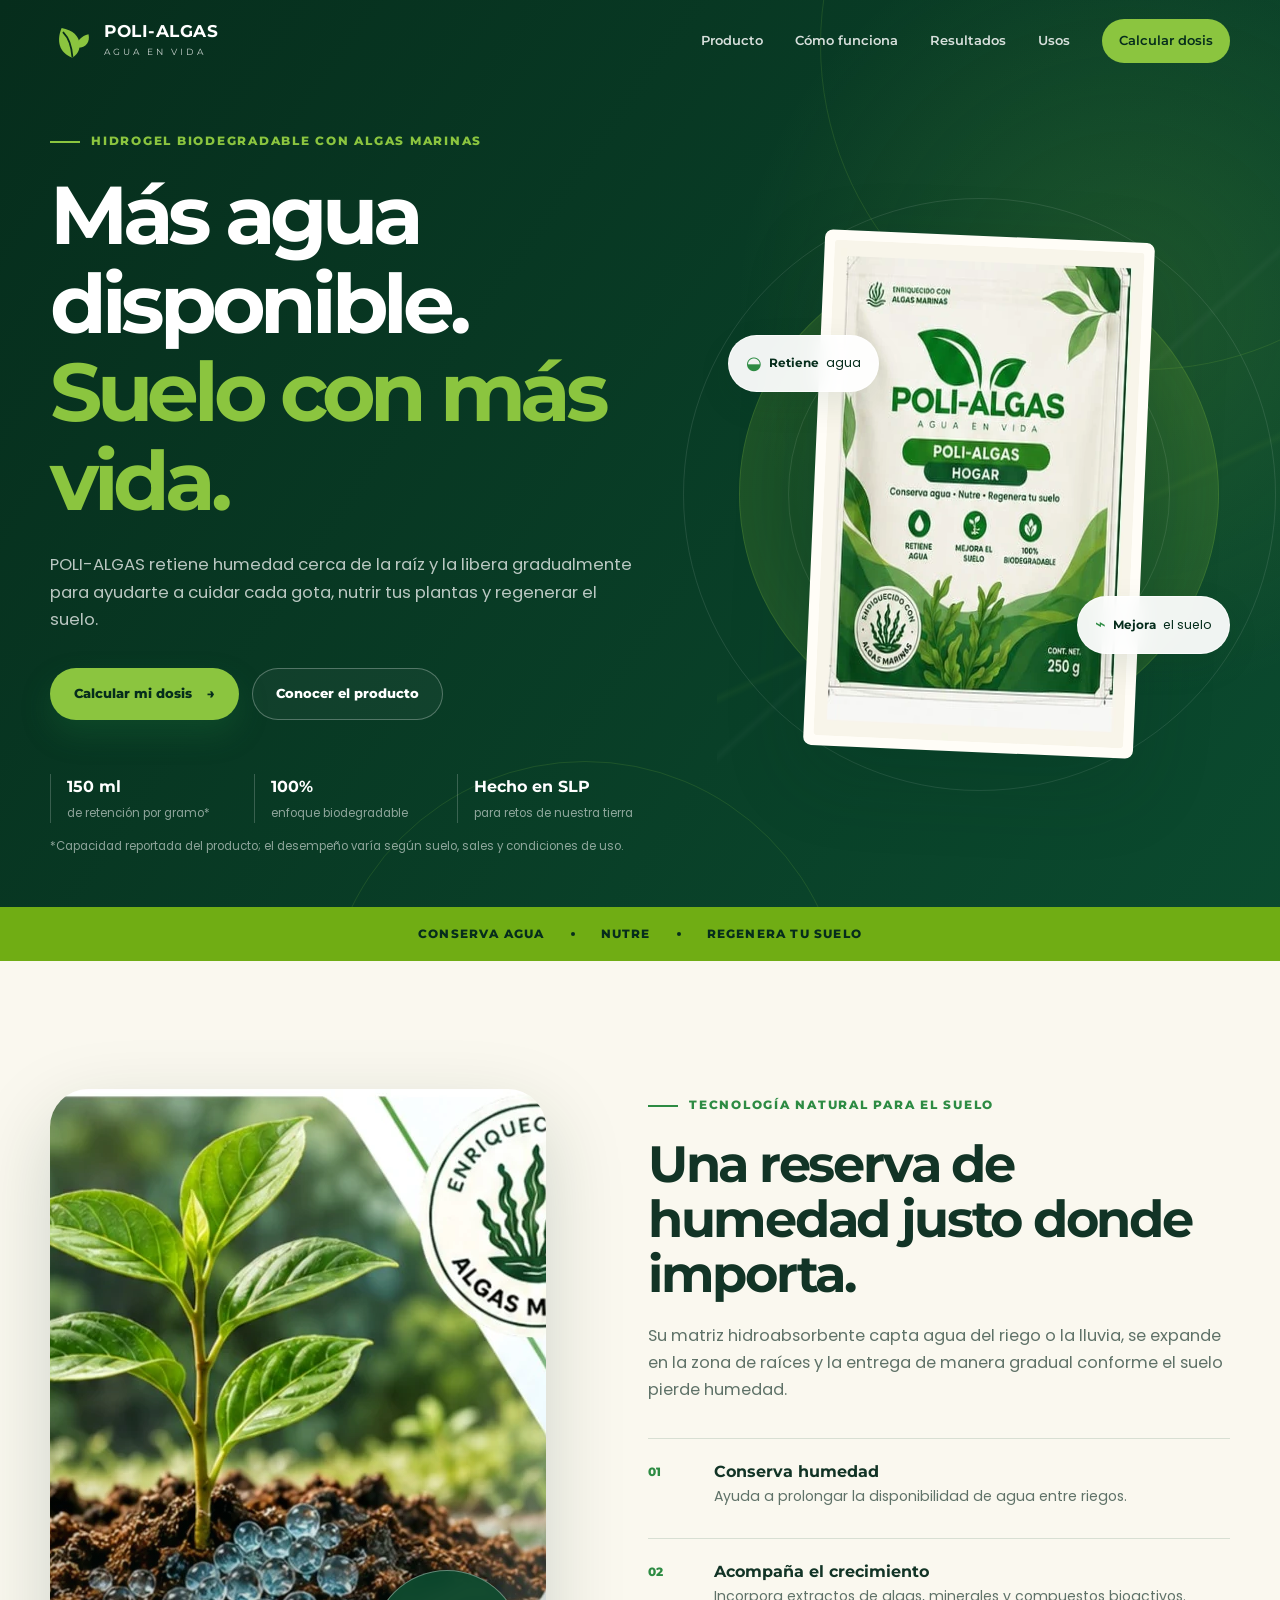
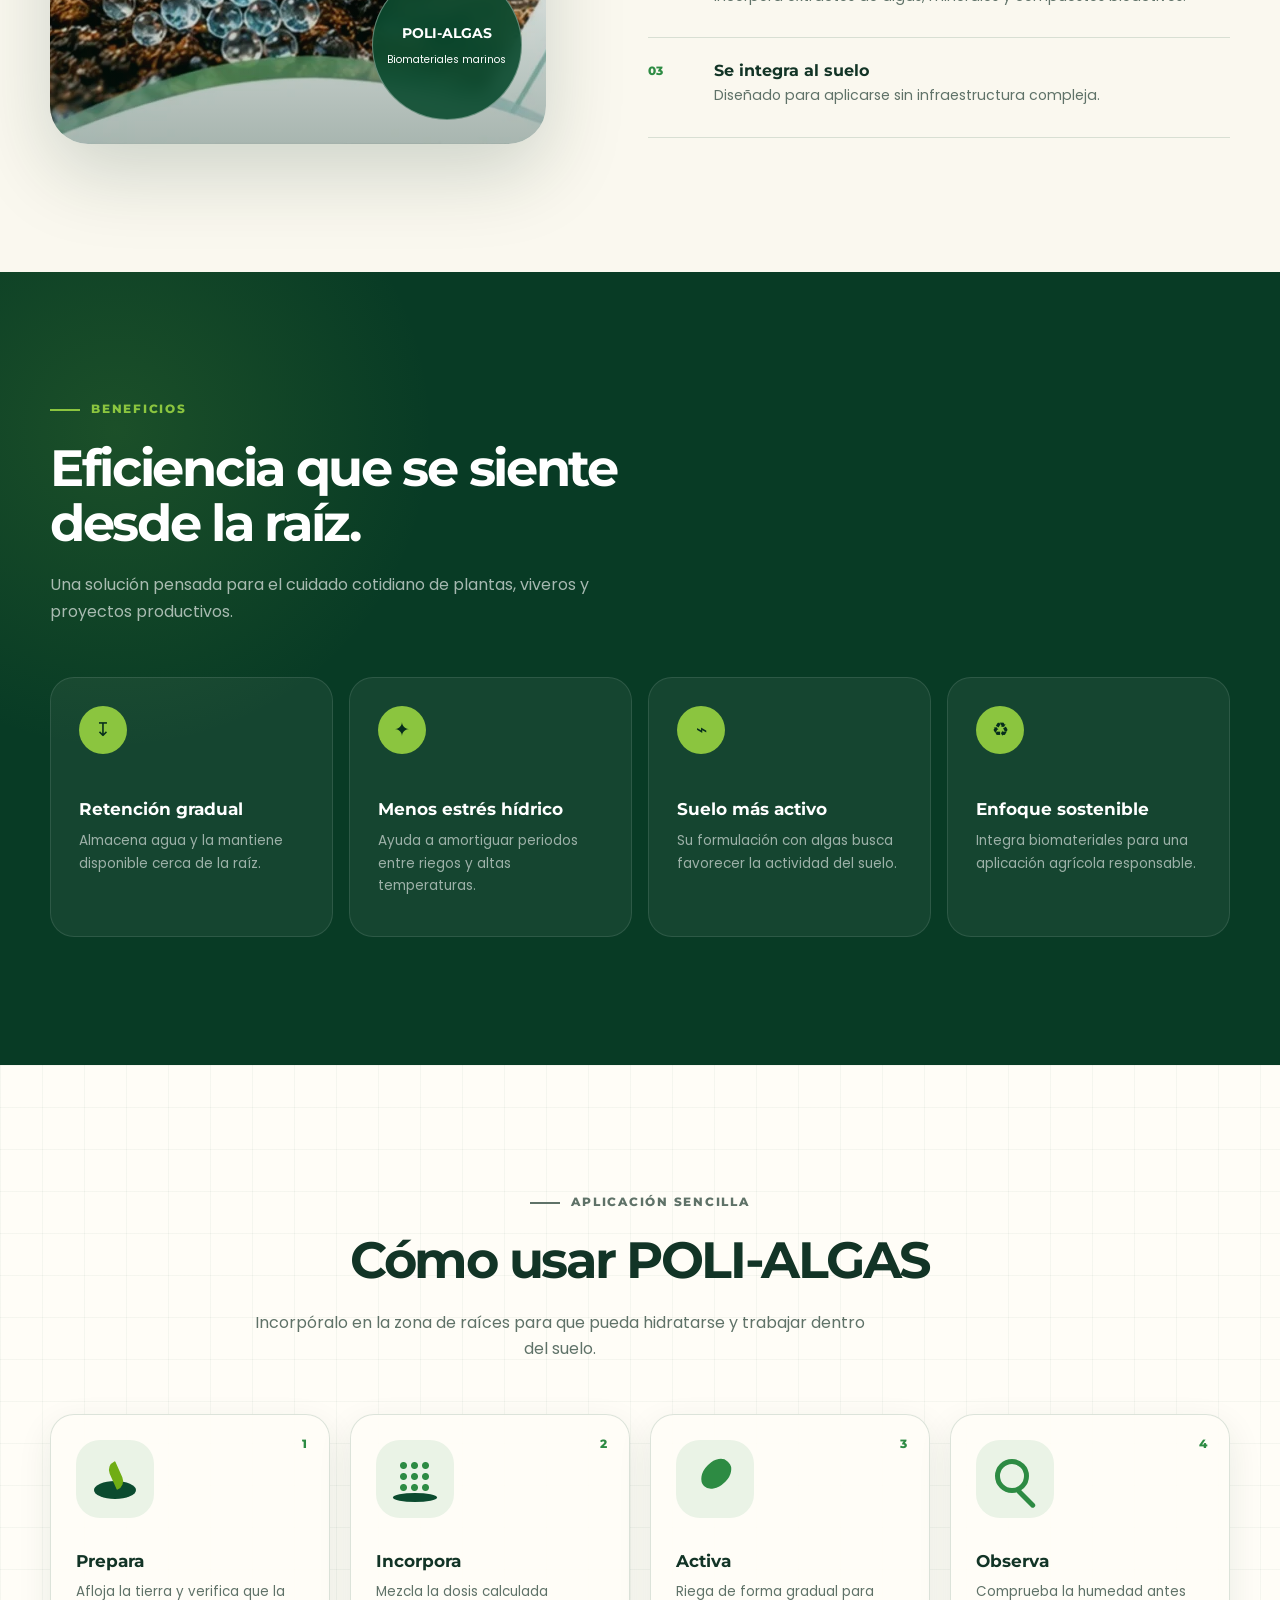
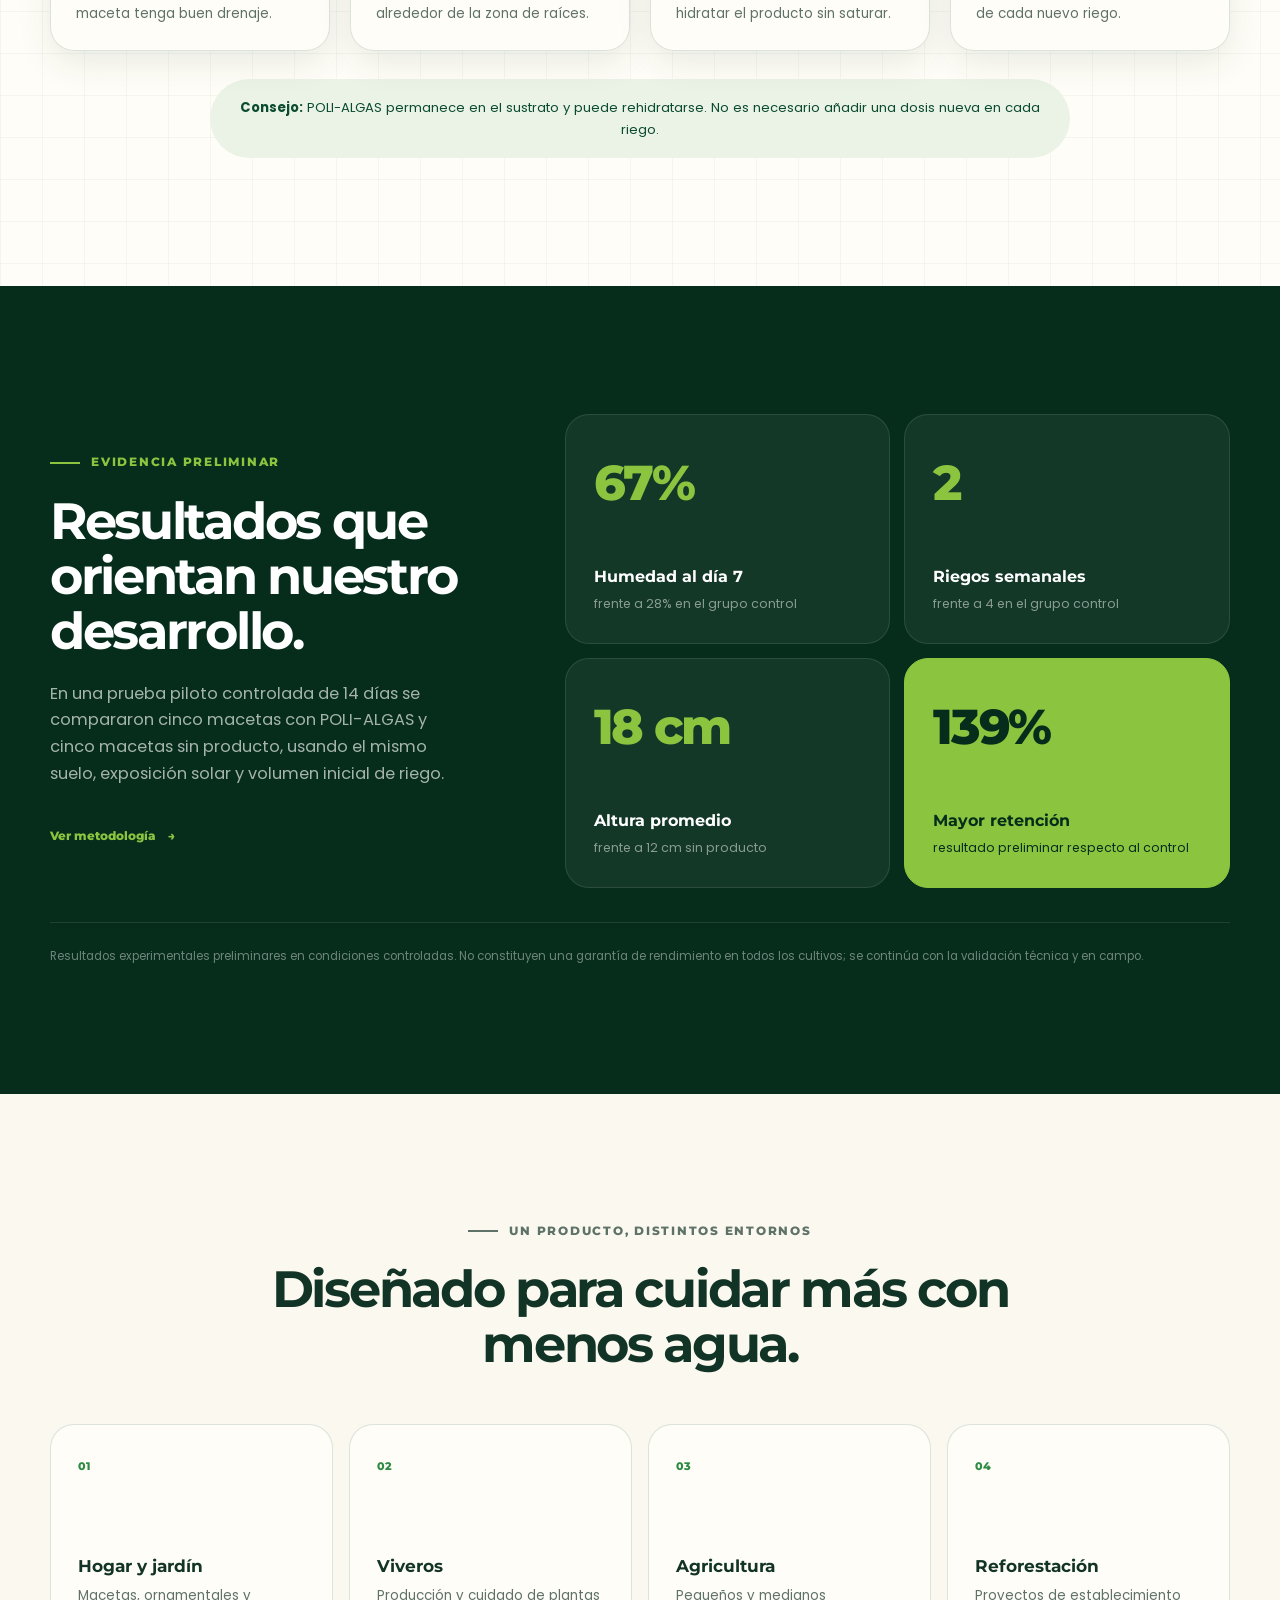
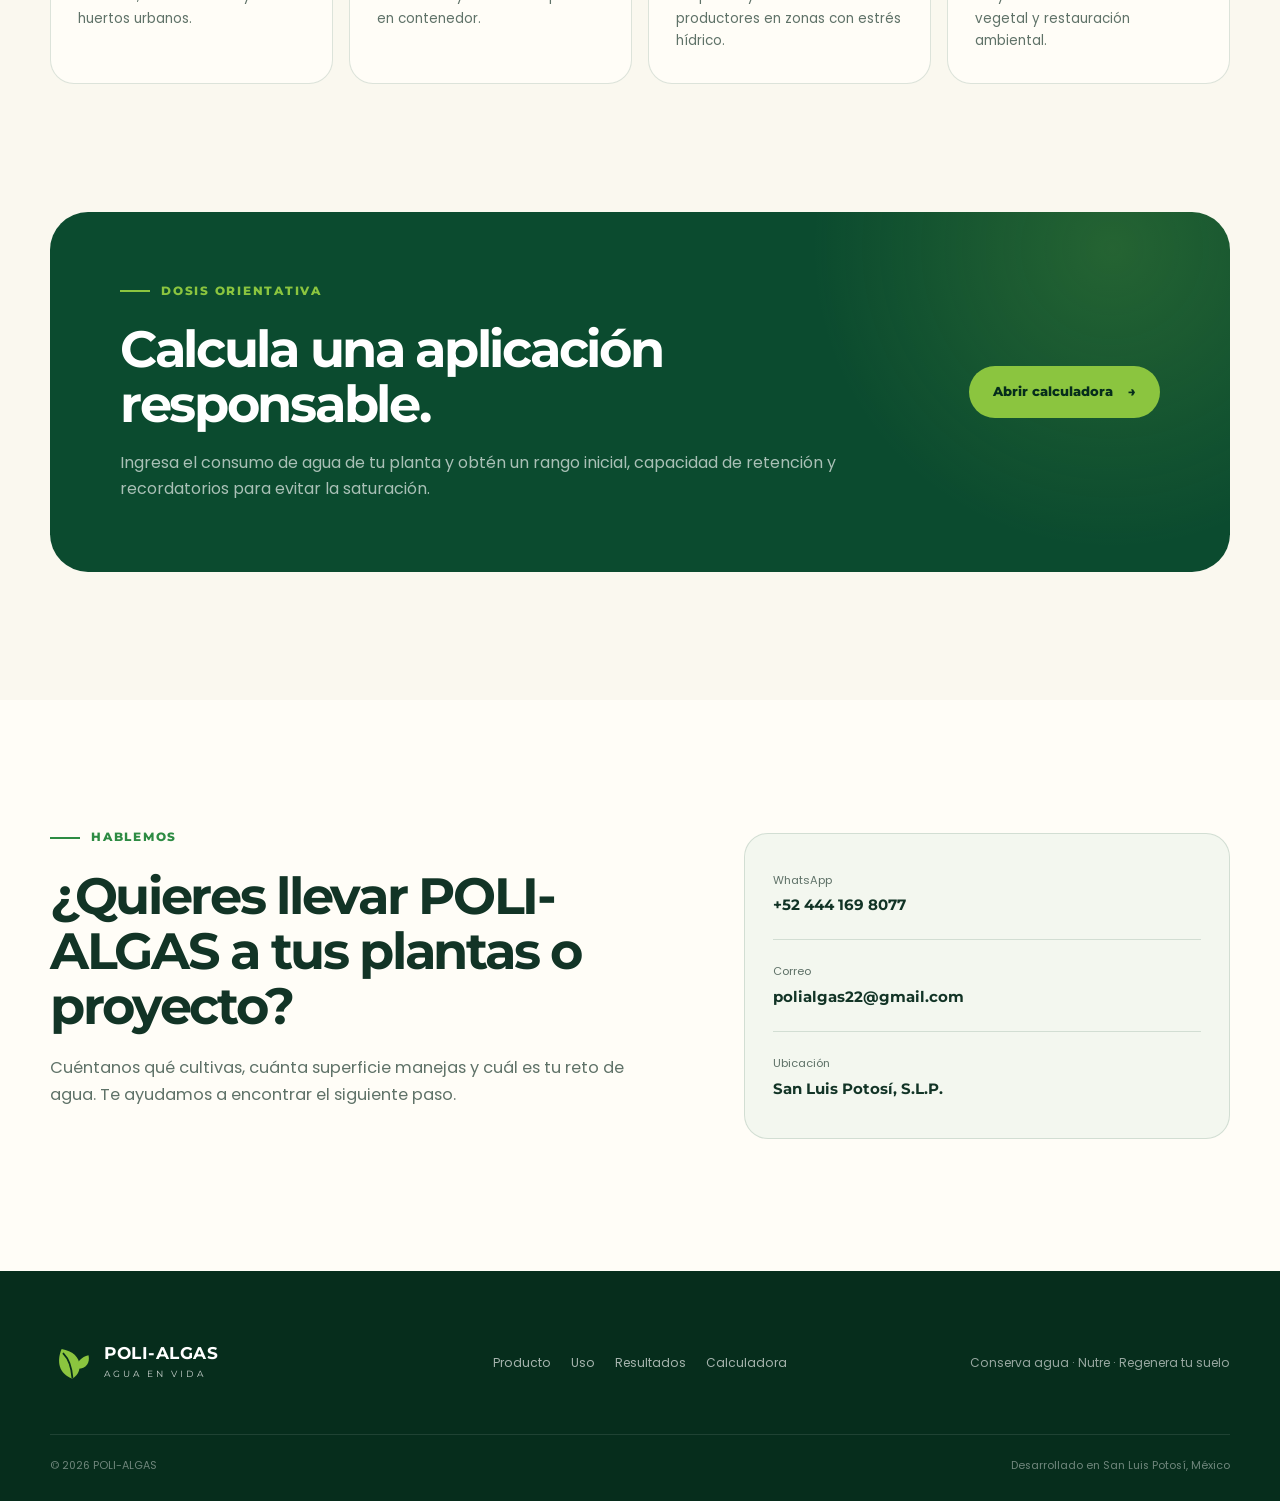
==== commit 37e053dc: "Rediseña sitio comercial y agrega calculadora de dosis" ====
--- a/index.html
+++ b/index.html
@@ -1,374 +1,201 @@
-<!DOCTYPE html>
+<!doctype html>
 <html lang="es">
-
 <head>
-    <meta charset="UTF-8">
-    <meta name="viewport" content="width=device-width, initial-scale=1.0">
-    <title>POLI-ALGAS | Hidrogel Biodegradable</title>
-    <meta name="description"
-        content="POLI-ALGAS: Hidrogel biodegradable a base de algas para una agricultura eficiente y sostenible. Ahorra agua y mejora la productividad.">
-    <link rel="stylesheet" href="styles.css">
-    <!-- Google Fonts -->
-    <link rel="preconnect" href="https://fonts.googleapis.com">
-    <link rel="preconnect" href="https://fonts.gstatic.com" crossorigin>
-    <link
-        href="https://fonts.googleapis.com/css2?family=Montserrat:wght@400;600;700;800&family=Open+Sans:wght@400;600&display=swap"
-        rel="stylesheet">
-    <!-- FontAwesome for Icons -->
-    <link rel="stylesheet" href="https://cdnjs.cloudflare.com/ajax/libs/font-awesome/6.4.0/css/all.min.css">
+  <meta charset="utf-8">
+  <meta name="viewport" content="width=device-width, initial-scale=1">
+  <meta name="theme-color" content="#0b4b2f">
+  <meta name="description" content="POLI-ALGAS es un hidrogel biodegradable con extractos de algas marinas que ayuda a conservar la humedad y mejorar el aprovechamiento del agua en el suelo.">
+  <title>POLI-ALGAS | Agua en vida</title>
+  <link rel="preconnect" href="https://fonts.googleapis.com">
+  <link rel="preconnect" href="https://fonts.gstatic.com" crossorigin>
+  <link href="https://fonts.googleapis.com/css2?family=Montserrat:wght@500;600;700;800&family=Poppins:wght@400;500;600&display=swap" rel="stylesheet">
+  <link rel="stylesheet" href="styles.css">
 </head>
-
 <body>
-
-    <!-- Floating Contact Button -->
-    <button id="floating-contact-btn" class="floating-btn" data-target-view="view-contacto" aria-label="Abrir contacto">
-        <i class="fa-solid fa-headset"></i> Contacto
-    </button>
-
-
-
-    <!-- Header / Hero Section -->
-    <header class="hero-section">
-        <div class="container hero-container">
-            <div class="hero-content">
-                <img src="logo.jpg" alt="POLI-ALGAS Logo" class="hero-logo"
-                    onerror="this.src='logo.png'; this.onerror=null;">
-                <h1 class="main-title">POLI-ALGAS</h1>
-                <h2 class="subtitle">HIDROGEL BIODEGRADABLE A BASE DE ALGAS</h2>
-                <div class="badge">PARA UNA AGRICULTURA EFICIENTE Y SOSTENIBLE</div>
-                <p class="mission">
-                    <strong>Nuestra misión:</strong> Ayudar a los productores a producir más, usando menos agua,
-                    cuidando el suelo y el futuro de su tierra.
-                </p>
-                <div class="hero-actions">
-                    <a href="#" data-target-view="view-ciencia" class="btn btn-primary"
-                        style="text-decoration: none; display: inline-flex; align-items: center; justify-content: center;">Ciencia
-                        e Impacto</a>
-                    <a href="#" data-target-view="view-negocio" class="btn btn-secondary"
-                        style="text-decoration: none; display: inline-flex; align-items: center; justify-content: center;">Viabilidad
-                        Comercial</a>
-                </div>
-            </div>
-        </div>
-    </header>
-
-    <!-- Benefits Section -->
-    <section class="benefits-section">
-        <div class="container">
-            <div class="benefits-grid">
-                <div class="benefit-card">
-                    <div class="icon-wrapper"><i class="fa-solid fa-droplet"></i></div>
-                    <h3>AHORRA AGUA</h3>
-                    <p>Reduce hasta 50% la frecuencia de riego.</p>
-                </div>
-                <div class="benefit-card">
-                    <div class="icon-wrapper"><i class="fa-solid fa-seedling"></i></div>
-                    <h3>MEJORA EL SUELO</h3>
-                    <p>Aumenta la retención de humedad y nutrientes.</p>
-                </div>
-                <div class="benefit-card">
-                    <div class="icon-wrapper"><i class="fa-solid fa-chart-line"></i></div>
-                    <h3>MÁS PRODUCTIVIDAD</h3>
-                    <p>Mejores rendimientos y cultivos más sanos.</p>
-                </div>
-                <div class="benefit-card">
-                    <div class="icon-wrapper"><i class="fa-solid fa-leaf"></i></div>
-                    <h3>BIODEGRADABLE</h3>
-                    <p>No genera residuos tóxicos ni contamina.</p>
-                </div>
-                <div class="benefit-card">
-                    <div class="icon-wrapper"><i class="fa-solid fa-shield-halved"></i></div>
-                    <h3>SOSTENIBLE</h3>
-                    <p>Hecho con algas y biomateriales naturales.</p>
-                </div>
-            </div>
-        </div>
-    </section>
-
-    <!-- How it works Section -->
-    <section class="how-it-works dark-bg">
-        <div class="container">
-            <h2 class="section-title text-white">¿CÓMO FUNCIONA?</h2>
-            <div class="steps-container">
-                <div class="step">
-                    <div class="step-circle"><i class="fa-solid fa-water"></i></div>
-                    <p>Absorbe agua</p>
-                </div>
-                <i class="fa-solid fa-arrow-right step-arrow"></i>
-                <div class="step">
-                    <div class="step-circle"><i class="fa-solid fa-expand"></i></div>
-                    <p>Se expande hasta 100x su peso</p>
-                </div>
-                <i class="fa-solid fa-arrow-right step-arrow"></i>
-                <div class="step">
-                    <div class="step-circle"><i class="fa-solid fa-box-archive"></i></div>
-                    <p>Almacena humedad y nutrientes</p>
-                </div>
-                <i class="fa-solid fa-arrow-right step-arrow"></i>
-                <div class="step">
-                    <div class="step-circle"><i class="fa-solid fa-hand-holding-droplet"></i></div>
-                    <p>Libera agua gradualmente</p>
-                </div>
-                <i class="fa-solid fa-arrow-right step-arrow"></i>
-                <div class="step">
-                    <div class="step-circle"><i class="fa-solid fa-plant-wilt"></i></div>
-                    <p>La planta absorbe agua y nutrientes</p>
-                </div>
-            </div>
-        </div>
-    </section>
-
-    <!-- Details Section (Ideal & Presentations) -->
-    <section class="details-section">
-        <div class="container">
-            <div class="details-grid">
-
-                <div class="ideal-for">
-                    <h3 class="subsection-title">IDEAL PARA:</h3>
-                    <div class="ideal-icons">
-                        <div class="ideal-item">
-                            <i class="fa-solid fa-tractor"></i>
-                            <span>Agricultores</span>
-                        </div>
-                        <div class="ideal-item">
-                            <i class="fa-solid fa-tree"></i>
-                            <span>Viveros y jardinería</span>
-                        </div>
-                        <div class="ideal-item">
-                            <i class="fa-solid fa-sun"></i>
-                            <span>Zonas áridas y semiáridas</span>
-                        </div>
-                        <div class="ideal-item">
-                            <i class="fa-solid fa-building-columns"></i>
-                            <span>Programas gubernamentales</span>
-                        </div>
-                        <div class="ideal-item">
-                            <i class="fa-solid fa-briefcase"></i>
-                            <span>Empresas y proyectos verdes</span>
-                        </div>
-                    </div>
-                </div>
-
-                <div class="presentations">
-                    <h3 class="subsection-title">PRESENTACIONES</h3>
-                    <div class="pres-icons">
-                        <div class="pres-item">
-                            <div class="bag-icon"><i class="fa-solid fa-sack-xmark"></i></div>
-                            <span>5 kg</span>
-                        </div>
-                        <div class="pres-item">
-                            <div class="bag-icon large"><i class="fa-solid fa-sack-xmark"></i></div>
-                            <span>25 kg</span>
-                        </div>
-                        <div class="pres-item">
-                            <div class="bag-icon xlarge"><i class="fa-solid fa-sack-xmark"></i></div>
-                            <span>50 kg</span>
-                        </div>
-                        <div class="pres-item">
-                            <div class="bag-icon bulk"><i class="fa-solid fa-truck"></i></div>
-                            <span>A GRANEL (+250 kg)</span>
-                        </div>
-                    </div>
-                </div>
-
-            </div>
-        </div>
-    </section>
-
-    <!-- Footer / Bottom Contact Strip -->
-    <footer class="footer-strip dark-bg">
-        <div class="container">
-            <div class="footer-content">
-                <div class="footer-contact-info">
-                    <span class="contact-title">CONTACTO</span>
-                    <a href="https://wa.me/+524441698077" class="footer-link"><i class="fa-brands fa-whatsapp"></i> 444
-                        169 8077</a>
-                    <a href="mailto:polialgas22@gmail.com" class="footer-link"><i class="fa-regular fa-envelope"></i>
-                        polialgas22@gmail.com</a>
-                    <span class="footer-text"><i class="fa-solid fa-location-dot"></i> San Luis Potosí, S.L.P.,
-                        México</span>
-                    <a href="#" class="footer-link"><i class="fa-solid fa-globe"></i> www.polialgas.com</a>
-                </div>
-            </div>
-
-            <div class="footer-features">
-                <div class="feat">
-                    <i class="fa-solid fa-flask"></i>
-                    <div>
-                        <strong>FÓRMULA INNOVADORA</strong>
-                        <span>con algas y biomateriales</span>
-                    </div>
-                </div>
-                <div class="feat">
-                    <i class="fa-solid fa-microscope"></i>
-                    <div>
-                        <strong>CIENCIA Y NATURALEZA</strong>
-                        <span>trabajando para tu cultivo</span>
-                    </div>
-                </div>
-                <div class="feat">
-                    <i class="fa-solid fa-earth-americas"></i>
-                    <div>
-                        <strong>DESARROLLADO EN MÉXICO</strong>
-                        <span>para los retos de nuestra tierra</span>
-                    </div>
-                </div>
-                <div class="feat">
-                    <i class="fa-solid fa-gear"></i>
-                    <div>
-                        <strong>TECNOLOGÍA SOSTENIBLE</strong>
-                        <span>para un futuro mejor</span>
-                    </div>
-                </div>
-            </div>
-        </div>
-    </footer>
-
-    <div id="view-ciencia" class="page-view-overlay">
-        <button class="btn-circular-back" aria-label="Cerrar y regresar">
-            <i class="fa-solid fa-caret-left"></i>
-        </button>
-        <header class="page-header" style="padding-top: 80px;">
-            <div class="container">
-                <h1 class="page-title">Datos Técnicos Completos</h1>
-                <p>Protocolo de Observación y Resultados del Hidrogel</p>
-            </div>
-        </header>
-        <section class="content-section">
-            <div class="container">
-                <h2>El Protocolo de Observación</h2>
-                <p>Se llevó a cabo un proceso experimental de 14 días para evaluar la eficacia de POLI-ALGAS bajo
-                    condiciones controladas, midiendo retención hídrica y desarrollo vegetal.</p>
-                <h3 style="margin-top: 30px; margin-bottom: 15px; color: var(--primary-green);">Metodología</h3>
-                <ul style="margin-bottom: 30px; padding-left: 20px; line-height: 1.8;">
-                    <li><strong>Muestra:</strong> 10 contenedores operativos independientes.</li>
-                    <li><strong>Grupos:</strong> 5 instancias de control exacto vs. 5 sustratos integrados con
-                        POLI-ALGAS.</li>
-                    <li><strong>Variables Controladas:</strong> Igual exposición solar, mismas especificaciones de
-                        matriz de suelo y volúmenes idénticos de agua inicial.</li>
-                    <li><strong>Duración:</strong> 14 días continuos de monitoreo.</li>
-                </ul>
-                <h2>Métricas de Rendimiento</h2>
-                <div class="data-metric">
-                    <h4>Humedad Residual del Suelo (Evaluación al Día 7)</h4>
-                    <div class="data-bar-wrapper">
-                        <div class="data-bar" style="width: 67%;">67%</div>
-                        <div class="data-label">Grupo POLI-ALGAS</div>
-                    </div>
-                    <div class="data-bar-wrapper">
-                        <div class="data-bar control" style="width: 28%;">28%</div>
-                        <div class="data-label">Grupo de Control (Sin Tratamiento)</div>
-                    </div>
-                </div>
-                <div class="data-metric">
-                    <h4>Crecimiento Vegetal Acumulado (Día 14)</h4>
-                    <div class="data-bar-wrapper">
-                        <div class="data-bar" style="width: 100%;">18 cm</div>
-                        <div class="data-label">Grupo POLI-ALGAS</div>
-                    </div>
-                    <div class="data-bar-wrapper">
-                        <div class="data-bar control" style="width: 66%;">12 cm</div>
-                        <div class="data-label">Grupo de Control (Sin Tratamiento)</div>
-                    </div>
-                </div>
-            </div>
-        </section>
+  <a class="skip-link" href="#contenido">Saltar al contenido</a>
+
+  <header class="site-header" data-header>
+    <div class="container nav-shell">
+      <a class="brand" href="index.html" aria-label="POLI-ALGAS, inicio">
+        <span class="brand-mark" aria-hidden="true">
+          <svg viewBox="0 0 48 48"><path d="M25 42C10 37 7 23 13 9c12 2 20 9 20 19 0 7-3 11-8 14Z"/><path d="M25 41c-1-13-4-21-10-27"/><path d="M29 31c1-8 6-13 14-15 2 9-3 16-14 15Z"/></svg>
+        </span>
+        <span><strong>POLI-ALGAS</strong><small>AGUA EN VIDA</small></span>
+      </a>
+
+      <button class="nav-toggle" type="button" aria-expanded="false" aria-controls="site-nav" aria-label="Abrir menú" data-nav-toggle>
+        <span></span><span></span><span></span>
+      </button>
+
+      <nav class="site-nav" id="site-nav" aria-label="Navegación principal" data-nav>
+        <a href="#producto">Producto</a>
+        <a href="#funciona">Cómo funciona</a>
+        <a href="#evidencia">Resultados</a>
+        <a href="#usos">Usos</a>
+        <a class="nav-cta" href="calculadora.html">Calcular dosis</a>
+      </nav>
     </div>
-
-    <div id="view-negocio" class="page-view-overlay">
-        <button class="btn-circular-back" aria-label="Cerrar y regresar">
-            <i class="fa-solid fa-caret-left"></i>
-        </button>
-        <header class="page-header" style="padding-top: 80px;">
-            <div class="container">
-                <h1 class="page-title">Métricas de Mercado y Costos</h1>
-                <p>Análisis comercial y viabilidad de escala</p>
-            </div>
-        </header>
-        <section class="content-section">
-            <div class="container">
-                <h2 style="color: var(--primary-green); margin-bottom: 15px;">Análisis Estadístico de Adopción</h2>
-                <p style="margin-bottom: 30px;">
-                    Basado en datos del <strong>INEGI</strong>, nuestro enfoque regional se centra en <strong>133,190
-                        unidades de producción agrícola activas</strong> que cubren <strong>793,618 hectáreas</strong>
-                    de cultivo. Los objetivos directos incluyen entornos de maíz, chile, tomate, alfalfa y viveros.
-                </p>
-                <h2 style="color: var(--primary-green); margin-bottom: 15px;">Proyecciones de Escala por Ciclo</h2>
-                <p style="margin-bottom: 15px;">Evaluación de perfiles de consumo base y ahorro al disminuir la
-                    frecuencia de riego:</p>
-                <ul style="margin-bottom: 40px; padding-left: 20px; line-height: 1.8;">
-                    <li>Un productor que utiliza 100,000 litros de agua semanales ahorra entre <strong>40,000 y 50,000
-                            litros</strong> por semana.</li>
-                    <li>En un ciclo completo de 4 meses, el ahorro es de <strong>640,000 a 800,000 litros</strong> por
-                        parcela.</li>
-                    <li>Si 100 productores implementan el sistema concurrentemente, se preservan de <strong>64 a 80
-                            millones de litros</strong> de agua.</li>
-                </ul>
-
-                <h2 style="color: var(--primary-green); margin-top: 40px; margin-bottom: 15px;">Cumplimiento Regulatorio
-                    de Insumos Nutritivos</h2>
-                <ul style="padding-left: 20px; line-height: 1.8;">
-                    <li><strong>NOM-077-FITO-2000:</strong> Evaluación de efectividad para insumos de nutrición vegetal.
-                    </li>
-                    <li><strong>NOM-182-SSA1-2010:</strong> Directrices toxicológicas para el etiquetado de insumos.
-                    </li>
-                    <li><strong>Gestión de Marca:</strong> Proceso en curso ante el IMPI para la protección de la marca
-                        registrada.</li>
-                </ul>
-            </div>
-        </section>
+  </header>
+
+  <main id="contenido">
+    <section class="hero" id="inicio">
+      <div class="hero-orbit hero-orbit-one" aria-hidden="true"></div>
+      <div class="hero-orbit hero-orbit-two" aria-hidden="true"></div>
+      <div class="container hero-grid">
+        <div class="hero-copy reveal">
+          <p class="eyebrow"><span></span> Hidrogel biodegradable con algas marinas</p>
+          <h1>Más agua disponible.<br><em>Suelo con más vida.</em></h1>
+          <p class="hero-lead">POLI-ALGAS retiene humedad cerca de la raíz y la libera gradualmente para ayudarte a cuidar cada gota, nutrir tus plantas y regenerar el suelo.</p>
+          <div class="button-row">
+            <a class="button button-primary" href="calculadora.html">Calcular mi dosis <span aria-hidden="true">→</span></a>
+            <a class="button button-ghost" href="#funciona">Conocer el producto</a>
+          </div>
+          <ul class="hero-facts" aria-label="Características principales">
+            <li><strong>150 ml</strong><span>de retención por gramo*</span></li>
+            <li><strong>100%</strong><span>enfoque biodegradable</span></li>
+            <li><strong>Hecho en SLP</strong><span>para retos de nuestra tierra</span></li>
+          </ul>
+          <p class="microcopy">*Capacidad reportada del producto; el desempeño varía según suelo, sales y condiciones de uso.</p>
+        </div>
+
+        <div class="hero-visual reveal" aria-label="Presentación de POLI-ALGAS">
+          <div class="product-halo"></div>
+          <div class="product-card">
+            <img src="assets/empaque-polialgas.webp" width="387" height="496" alt="Empaque de POLI-ALGAS para plantas y cultivos">
+          </div>
+          <div class="float-note note-water"><span class="mini-icon">◒</span><strong>Retiene</strong> agua</div>
+          <div class="float-note note-soil"><span class="mini-icon">⌁</span><strong>Mejora</strong> el suelo</div>
+        </div>
+      </div>
+      <div class="hero-ribbon" aria-label="Promesa de marca">
+        <div class="container"><span>Conserva agua</span><i></i><span>Nutre</span><i></i><span>Regenera tu suelo</span></div>
+      </div>
+    </section>
+
+    <section class="section intro" id="producto">
+      <div class="container split-grid">
+        <div class="media-card reveal">
+          <img src="assets/planta-polialgas.webp" width="710" height="655" alt="Planta joven en suelo con hidrogel">
+          <div class="media-stamp"><strong>POLI-ALGAS</strong><span>Biomateriales marinos</span></div>
+        </div>
+        <div class="section-copy reveal">
+          <p class="eyebrow"><span></span> Tecnología natural para el suelo</p>
+          <h2>Una reserva de humedad justo donde importa.</h2>
+          <p>Su matriz hidroabsorbente capta agua del riego o la lluvia, se expande en la zona de raíces y la entrega de manera gradual conforme el suelo pierde humedad.</p>
+          <div class="feature-list">
+            <article><span>01</span><div><h3>Conserva humedad</h3><p>Ayuda a prolongar la disponibilidad de agua entre riegos.</p></div></article>
+            <article><span>02</span><div><h3>Acompaña el crecimiento</h3><p>Incorpora extractos de algas, minerales y compuestos bioactivos.</p></div></article>
+            <article><span>03</span><div><h3>Se integra al suelo</h3><p>Diseñado para aplicarse sin infraestructura compleja.</p></div></article>
+          </div>
+        </div>
+      </div>
+    </section>
+
+    <section class="section benefit-section" aria-labelledby="beneficios-title">
+      <div class="container">
+        <div class="section-heading reveal">
+          <p class="eyebrow eyebrow-light"><span></span> Beneficios</p>
+          <h2 id="beneficios-title">Eficiencia que se siente<br>desde la raíz.</h2>
+          <p>Una solución pensada para el cuidado cotidiano de plantas, viveros y proyectos productivos.</p>
+        </div>
+        <div class="benefit-grid">
+          <article class="benefit-card reveal"><div class="line-icon">↧</div><h3>Retención gradual</h3><p>Almacena agua y la mantiene disponible cerca de la raíz.</p></article>
+          <article class="benefit-card reveal"><div class="line-icon">✦</div><h3>Menos estrés hídrico</h3><p>Ayuda a amortiguar periodos entre riegos y altas temperaturas.</p></article>
+          <article class="benefit-card reveal"><div class="line-icon">⌁</div><h3>Suelo más activo</h3><p>Su formulación con algas busca favorecer la actividad del suelo.</p></article>
+          <article class="benefit-card reveal"><div class="line-icon">♻</div><h3>Enfoque sostenible</h3><p>Integra biomateriales para una aplicación agrícola responsable.</p></article>
+        </div>
+      </div>
+    </section>
+
+    <section class="section process-section" id="funciona">
+      <div class="container">
+        <div class="section-heading centered reveal">
+          <p class="eyebrow"><span></span> Aplicación sencilla</p>
+          <h2>Cómo usar POLI-ALGAS</h2>
+          <p>Incorpóralo en la zona de raíces para que pueda hidratarse y trabajar dentro del suelo.</p>
+        </div>
+        <ol class="process-grid">
+          <li class="process-step reveal"><span>1</span><div class="step-art step-soil"></div><h3>Prepara</h3><p>Afloja la tierra y verifica que la maceta tenga buen drenaje.</p></li>
+          <li class="process-step reveal"><span>2</span><div class="step-art step-add"></div><h3>Incorpora</h3><p>Mezcla la dosis calculada alrededor de la zona de raíces.</p></li>
+          <li class="process-step reveal"><span>3</span><div class="step-art step-water"></div><h3>Activa</h3><p>Riega de forma gradual para hidratar el producto sin saturar.</p></li>
+          <li class="process-step reveal"><span>4</span><div class="step-art step-check"></div><h3>Observa</h3><p>Comprueba la humedad antes de cada nuevo riego.</p></li>
+        </ol>
+        <div class="process-note reveal"><strong>Consejo:</strong> POLI-ALGAS permanece en el sustrato y puede rehidratarse. No es necesario añadir una dosis nueva en cada riego.</div>
+      </div>
+    </section>
+
+    <section class="section evidence-section" id="evidencia">
+      <div class="container evidence-grid">
+        <div class="section-copy reveal">
+          <p class="eyebrow eyebrow-light"><span></span> Evidencia preliminar</p>
+          <h2>Resultados que orientan nuestro desarrollo.</h2>
+          <p>En una prueba piloto controlada de 14 días se compararon cinco macetas con POLI-ALGAS y cinco macetas sin producto, usando el mismo suelo, exposición solar y volumen inicial de riego.</p>
+          <a class="text-link" href="#metodologia">Ver metodología <span>→</span></a>
+        </div>
+        <div class="metric-grid reveal">
+          <article><span>67%</span><h3>Humedad al día 7</h3><p>frente a 28% en el grupo control</p></article>
+          <article><span>2</span><h3>Riegos semanales</h3><p>frente a 4 en el grupo control</p></article>
+          <article><span>18 cm</span><h3>Altura promedio</h3><p>frente a 12 cm sin producto</p></article>
+          <article class="metric-accent"><span>139%</span><h3>Mayor retención</h3><p>resultado preliminar respecto al control</p></article>
+        </div>
+      </div>
+      <div class="container evidence-foot" id="metodologia">Resultados experimentales preliminares en condiciones controladas. No constituyen una garantía de rendimiento en todos los cultivos; se continúa con la validación técnica y en campo.</div>
+    </section>
+
+    <section class="section use-section" id="usos">
+      <div class="container">
+        <div class="section-heading centered reveal">
+          <p class="eyebrow"><span></span> Un producto, distintos entornos</p>
+          <h2>Diseñado para cuidar más con menos agua.</h2>
+        </div>
+        <div class="use-grid">
+          <article class="use-card reveal"><span class="use-number">01</span><h3>Hogar y jardín</h3><p>Macetas, ornamentales y huertos urbanos.</p></article>
+          <article class="use-card reveal"><span class="use-number">02</span><h3>Viveros</h3><p>Producción y cuidado de plantas en contenedor.</p></article>
+          <article class="use-card reveal"><span class="use-number">03</span><h3>Agricultura</h3><p>Pequeños y medianos productores en zonas con estrés hídrico.</p></article>
+          <article class="use-card reveal"><span class="use-number">04</span><h3>Reforestación</h3><p>Proyectos de establecimiento vegetal y restauración ambiental.</p></article>
+        </div>
+      </div>
+    </section>
+
+    <section class="section calculator-promo">
+      <div class="container calculator-promo-card reveal">
+        <div>
+          <p class="eyebrow eyebrow-light"><span></span> Dosis orientativa</p>
+          <h2>Calcula una aplicación responsable.</h2>
+          <p>Ingresa el consumo de agua de tu planta y obtén un rango inicial, capacidad de retención y recordatorios para evitar la saturación.</p>
+        </div>
+        <a class="button button-lime" href="calculadora.html">Abrir calculadora <span>→</span></a>
+      </div>
+    </section>
+
+    <section class="section contact-section" id="contacto">
+      <div class="container contact-grid">
+        <div class="section-copy reveal">
+          <p class="eyebrow"><span></span> Hablemos</p>
+          <h2>¿Quieres llevar POLI-ALGAS a tus plantas o proyecto?</h2>
+          <p>Cuéntanos qué cultivas, cuánta superficie manejas y cuál es tu reto de agua. Te ayudamos a encontrar el siguiente paso.</p>
+        </div>
+        <div class="contact-card reveal">
+          <a href="https://wa.me/524441698077" target="_blank" rel="noopener"><span>WhatsApp</span><strong>+52 444 169 8077</strong></a>
+          <a href="mailto:polialgas22@gmail.com"><span>Correo</span><strong>polialgas22@gmail.com</strong></a>
+          <div><span>Ubicación</span><strong>San Luis Potosí, S.L.P.</strong></div>
+        </div>
+      </div>
+    </section>
+  </main>
+
+  <footer class="site-footer">
+    <div class="container footer-grid">
+      <a class="brand brand-footer" href="#inicio" aria-label="Volver al inicio">
+        <span class="brand-mark" aria-hidden="true"><svg viewBox="0 0 48 48"><path d="M25 42C10 37 7 23 13 9c12 2 20 9 20 19 0 7-3 11-8 14Z"/><path d="M25 41c-1-13-4-21-10-27"/><path d="M29 31c1-8 6-13 14-15 2 9-3 16-14 15Z"/></svg></span>
+        <span><strong>POLI-ALGAS</strong><small>AGUA EN VIDA</small></span>
+      </a>
+      <div class="footer-links"><a href="#producto">Producto</a><a href="#funciona">Uso</a><a href="#evidencia">Resultados</a><a href="calculadora.html">Calculadora</a></div>
+      <p>Conserva agua · Nutre · Regenera tu suelo</p>
     </div>
-
-    <div id="view-contacto" class="page-view-overlay">
-        <button class="btn-circular-back" aria-label="Cerrar y regresar">
-            <i class="fa-solid fa-arrow-left"></i>
-        </button>
-        <header class="page-header" style="padding-top: 80px;">
-            <div class="container">
-                <h1 class="page-title">Información de Contacto</h1>
-                <p>Ponte en contacto con nosotros para transformar tu agricultura.</p>
-            </div>
-        </header>
-        <section class="content-section">
-            <div class="container">
-                <div class="contact-details-grid">
-                    <a href="https://wa.me/+524441698077" target="_blank" class="contact-card-link whatsapp-accent">
-                        <i class="fa-brands fa-whatsapp"></i>
-                        <div>
-                            <strong style="display: block; font-size: 0.9rem;">WhatsApp</strong>
-                            <span style="font-size: 1.2rem; font-weight: 600;">+52 444 169 8077</span>
-                        </div>
-                    </a>
-                    
-                    <a href="mailto:polialgas22@gmail.com" class="contact-card-link">
-                        <i class="fa-regular fa-envelope"></i>
-                        <div>
-                            <strong style="display: block; font-size: 0.9rem;">Correo Electrónico</strong>
-                            <span style="font-size: 1.1rem; font-weight: 600;">polialgas22@gmail.com</span>
-                        </div>
-                    </a>
-                    
-                    <a href="https://www.google.com/maps/search/?api=1&query=San+Luis+Potosí,+S.L.P.,+México" target="_blank" class="contact-card-link">
-                        <i class="fa-solid fa-location-dot"></i>
-                        <div>
-                            <strong style="display: block; font-size: 0.9rem;">Ubicación</strong>
-                            <span style="font-size: 1.1rem; font-weight: 600;">San Luis Potosí, S.L.P., México</span>
-                        </div>
-                    </a>
-
-                    <a href="http://www.polialgas.com" target="_blank" class="contact-card-link">
-                        <i class="fa-solid fa-globe"></i>
-                        <div>
-                            <strong style="display: block; font-size: 0.9rem;">Sitio Web</strong>
-                            <span style="font-size: 1.1rem; font-weight: 600;">www.polialgas.com</span>
-                        </div>
-                    </a>
-                </div>
-            </div>
-        </section>
-    </div>
-
-    <script src="script.js"></script>
+    <div class="container footer-bottom"><span>© 2026 POLI-ALGAS</span><span>Desarrollado en San Luis Potosí, México</span></div>
+  </footer>
+
+  <script src="script.js"></script>
 </body>
-
-</html>+</html>
--- a/styles.css
+++ b/styles.css
@@ -1,998 +1,1880 @@
 :root {
-    --primary-dark: #0A2E1F;
-    /* Very dark green from image background */
-    --primary-green: #114B31;
-    /* Main green */
-    --accent-green: #37A142;
-    /* Vibrant leaf green */
-    --light-bg: #F9FCFA;
-    /* Off white/greenish for background */
-    --text-dark: #2C3E35;
-    --text-light: #66756D;
-    --white: #FFFFFF;
-    --shadow: 0 8px 30px rgba(0, 0, 0, 0.08);
-    --border-radius: 12px;
-    --transition: all 0.3s ease;
-}
-
-* {
-    margin: 0;
-    padding: 0;
-    box-sizing: border-box;
+  --forest-950: #062d1c;
+  --forest-900: #083b25;
+  --forest-800: #0b4b2f;
+  --forest-700: #14643b;
+  --green-600: #2d8b43;
+  --leaf-500: #70ad14;
+  --leaf-400: #8bc53f;
+  --mint-100: #eaf3e6;
+  --mint-50: #f3f7ef;
+  --cream: #faf8ef;
+  --paper: #fffdf7;
+  --ink: #123426;
+  --muted: #5f7268;
+  --line: rgba(8, 75, 47, .14);
+  --white: #fff;
+  --warning: #a54f1b;
+  --shadow-sm: 0 12px 35px rgba(9, 52, 34, .09);
+  --shadow-lg: 0 28px 80px rgba(6, 45, 28, .18);
+  --radius-sm: 14px;
+  --radius-md: 24px;
+  --radius-lg: 38px;
+  --container: 1180px;
+  --heading: "Montserrat", Arial, sans-serif;
+  --body: "Poppins", Arial, sans-serif;
+}
+
+*,
+*::before,
+*::after {
+  box-sizing: border-box;
+}
+
+html {
+  scroll-behavior: smooth;
+  scroll-padding-top: 92px;
 }
 
 body {
-    font-family: 'Open Sans', sans-serif;
-    color: var(--text-dark);
-    background-color: var(--light-bg);
-    line-height: 1.6;
-    overflow-x: hidden;
+  margin: 0;
+  min-width: 320px;
+  color: var(--ink);
+  background: var(--cream);
+  font-family: var(--body);
+  line-height: 1.65;
+  -webkit-font-smoothing: antialiased;
+}
+
+body.nav-open {
+  overflow: hidden;
+}
+
+img {
+  display: block;
+  max-width: 100%;
+}
+
+a {
+  color: inherit;
+  text-decoration: none;
+}
+
+button,
+input,
+select {
+  font: inherit;
+}
+
+button,
+a {
+  -webkit-tap-highlight-color: transparent;
 }
 
 h1,
 h2,
 h3,
-h4,
-.badge,
-.btn,
-.mission strong {
-    font-family: 'Montserrat', sans-serif;
+p {
+  margin-top: 0;
+}
+
+h1,
+h2,
+h3 {
+  font-family: var(--heading);
+  line-height: 1.08;
+}
+
+h2 {
+  margin-bottom: 22px;
+  font-size: clamp(2rem, 4vw, 4.15rem);
+  letter-spacing: -.045em;
+}
+
+p {
+  color: var(--muted);
 }
 
 .container {
-    max-width: 1200px;
-    margin: 0 auto;
-    padding: 0 20px;
-}
-
-/* Typography & Utilities */
-.text-white {
-    color: var(--white);
-}
-
-.dark-bg {
-    background-color: var(--primary-dark);
-    color: var(--white);
-}
-
-/* Buttons */
-.btn {
-    padding: 12px 28px;
-    border-radius: 30px;
-    font-weight: 700;
-    font-size: 1rem;
+  width: min(calc(100% - 40px), var(--container));
+  margin-inline: auto;
+}
+
+.section {
+  padding: clamp(82px, 10vw, 144px) 0;
+}
+
+.skip-link {
+  position: fixed;
+  top: 12px;
+  left: 12px;
+  z-index: 9999;
+  padding: 12px 18px;
+  color: var(--white);
+  background: var(--forest-950);
+  border-radius: 8px;
+  transform: translateY(-150%);
+}
+
+.skip-link:focus {
+  transform: translateY(0);
+}
+
+.site-header {
+  position: fixed;
+  top: 0;
+  left: 0;
+  z-index: 1000;
+  width: 100%;
+  color: var(--white);
+  border-bottom: 1px solid transparent;
+  transition: background-color .25s ease, box-shadow .25s ease, border-color .25s ease;
+}
+
+.site-header.is-scrolled,
+.site-header.solid {
+  background: rgba(6, 45, 28, .96);
+  border-color: rgba(255, 255, 255, .1);
+  box-shadow: 0 12px 30px rgba(3, 30, 18, .14);
+  backdrop-filter: blur(16px);
+}
+
+.nav-shell {
+  position: relative;
+  display: flex;
+  align-items: center;
+  justify-content: space-between;
+  min-height: 82px;
+}
+
+.brand {
+  display: inline-flex;
+  align-items: center;
+  gap: 11px;
+  color: var(--white);
+}
+
+.brand-mark {
+  display: grid;
+  width: 43px;
+  height: 43px;
+  place-items: center;
+  color: var(--leaf-400);
+}
+
+.brand-mark svg {
+  width: 100%;
+  height: 100%;
+  fill: currentColor;
+}
+
+.brand-mark svg path:nth-child(2) {
+  fill: none;
+  stroke: var(--forest-950);
+  stroke-width: 2;
+  stroke-linecap: round;
+}
+
+.brand strong,
+.brand small {
+  display: block;
+  font-family: var(--heading);
+}
+
+.brand strong {
+  font-size: 1.08rem;
+  line-height: 1;
+  letter-spacing: .03em;
+}
+
+.brand small {
+  margin-top: 5px;
+  font-size: .56rem;
+  letter-spacing: .34em;
+  opacity: .78;
+}
+
+.site-nav {
+  display: flex;
+  align-items: center;
+  gap: clamp(18px, 2.5vw, 36px);
+}
+
+.site-nav a {
+  position: relative;
+  color: rgba(255, 255, 255, .84);
+  font-family: var(--heading);
+  font-size: .82rem;
+  font-weight: 600;
+}
+
+.site-nav > a:not(.nav-cta)::after {
+  position: absolute;
+  right: 0;
+  bottom: -7px;
+  left: 0;
+  height: 2px;
+  content: "";
+  background: var(--leaf-400);
+  transform: scaleX(0);
+  transform-origin: right;
+  transition: transform .2s ease;
+}
+
+.site-nav > a:not(.nav-cta):hover::after,
+.site-nav > a:not(.nav-cta):focus-visible::after {
+  transform: scaleX(1);
+  transform-origin: left;
+}
+
+.nav-cta {
+  padding: 11px 17px;
+  color: var(--forest-950) !important;
+  background: var(--leaf-400);
+  border-radius: 999px;
+}
+
+.nav-toggle {
+  display: none;
+  width: 46px;
+  height: 46px;
+  padding: 12px;
+  color: var(--white);
+  background: rgba(255, 255, 255, .1);
+  border: 1px solid rgba(255, 255, 255, .18);
+  border-radius: 50%;
+}
+
+.nav-toggle span {
+  display: block;
+  width: 100%;
+  height: 2px;
+  margin: 4px 0;
+  background: currentColor;
+  transition: transform .2s ease, opacity .2s ease;
+}
+
+.hero {
+  position: relative;
+  overflow: hidden;
+  color: var(--white);
+  background:
+    radial-gradient(circle at 88% 32%, rgba(139, 197, 63, .16), transparent 30%),
+    linear-gradient(125deg, var(--forest-950), var(--forest-800));
+}
+
+.hero::before {
+  position: absolute;
+  top: 0;
+  right: -14%;
+  width: 58%;
+  height: 100%;
+  content: "";
+  opacity: .34;
+  background-image:
+    linear-gradient(138deg, transparent 46%, rgba(255, 255, 255, .08) 46.5%, transparent 47%),
+    linear-gradient(155deg, transparent 53%, rgba(139, 197, 63, .16) 53.5%, transparent 54%);
+}
+
+.hero-grid {
+  position: relative;
+  z-index: 2;
+  display: grid;
+  grid-template-columns: minmax(0, 1.08fr) minmax(350px, .92fr);
+  gap: clamp(40px, 7vw, 90px);
+  align-items: center;
+  min-height: 820px;
+  padding-top: 132px;
+  padding-bottom: 105px;
+}
+
+.hero-copy {
+  max-width: 720px;
+}
+
+.eyebrow {
+  display: flex;
+  align-items: center;
+  gap: 11px;
+  margin-bottom: 20px;
+  color: var(--green-600);
+  font-family: var(--heading);
+  font-size: .73rem;
+  font-weight: 800;
+  letter-spacing: .15em;
+  text-transform: uppercase;
+}
+
+.eyebrow > span {
+  width: 30px;
+  height: 2px;
+  background: currentColor;
+}
+
+.hero .eyebrow,
+.eyebrow-light {
+  color: var(--leaf-400);
+}
+
+.hero h1 {
+  margin-bottom: 26px;
+  font-size: clamp(3.2rem, 6.4vw, 6.25rem);
+  letter-spacing: -.065em;
+}
+
+.hero h1 em {
+  color: var(--leaf-400);
+  font-style: normal;
+}
+
+.hero-lead {
+  max-width: 650px;
+  margin-bottom: 34px;
+  color: rgba(255, 255, 255, .72);
+  font-size: clamp(1rem, 1.3vw, 1.16rem);
+}
+
+.button-row {
+  display: flex;
+  flex-wrap: wrap;
+  gap: 13px;
+}
+
+.button {
+  display: inline-flex;
+  min-height: 52px;
+  align-items: center;
+  justify-content: center;
+  gap: 15px;
+  padding: 13px 23px;
+  border: 1px solid transparent;
+  border-radius: 999px;
+  font-family: var(--heading);
+  font-size: .82rem;
+  font-weight: 800;
+  cursor: pointer;
+  transition: transform .2s ease, background-color .2s ease, box-shadow .2s ease;
+}
+
+.button:hover {
+  transform: translateY(-2px);
+}
+
+.button-primary {
+  color: var(--white);
+  background: var(--green-600);
+  box-shadow: 0 14px 30px rgba(29, 119, 59, .28);
+}
+
+.hero .button-primary {
+  color: var(--forest-950);
+  background: var(--leaf-400);
+}
+
+.button-ghost {
+  color: var(--white);
+  border-color: rgba(255, 255, 255, .28);
+  background: rgba(255, 255, 255, .04);
+}
+
+.button-lime {
+  flex-shrink: 0;
+  color: var(--forest-950);
+  background: var(--leaf-400);
+}
+
+.hero-facts {
+  display: grid;
+  grid-template-columns: repeat(3, 1fr);
+  gap: 22px;
+  margin: 54px 0 14px;
+  padding: 0;
+  list-style: none;
+}
+
+.hero-facts li {
+  padding-left: 16px;
+  border-left: 1px solid rgba(255, 255, 255, .2);
+}
+
+.hero-facts strong,
+.hero-facts span {
+  display: block;
+}
+
+.hero-facts strong {
+  margin-bottom: 5px;
+  color: var(--white);
+  font-family: var(--heading);
+  font-size: .98rem;
+}
+
+.hero-facts span,
+.microcopy {
+  color: rgba(255, 255, 255, .54);
+  font-size: .72rem;
+}
+
+.microcopy {
+  margin-bottom: 0;
+}
+
+.hero-visual {
+  position: relative;
+  display: grid;
+  min-height: 590px;
+  place-items: center;
+}
+
+.product-halo {
+  position: absolute;
+  width: min(42vw, 480px);
+  aspect-ratio: 1;
+  background: rgba(139, 197, 63, .12);
+  border: 1px solid rgba(139, 197, 63, .24);
+  border-radius: 50%;
+  box-shadow: inset 0 0 90px rgba(139, 197, 63, .1);
+}
+
+.product-halo::before,
+.product-halo::after {
+  position: absolute;
+  inset: 10%;
+  content: "";
+  border: 1px solid rgba(255, 255, 255, .1);
+  border-radius: 50%;
+}
+
+.product-halo::after {
+  inset: -12%;
+}
+
+.product-card {
+  position: relative;
+  z-index: 2;
+  width: min(74%, 330px);
+  padding: 10px;
+  overflow: hidden;
+  background: var(--paper);
+  border-radius: 8px;
+  box-shadow: var(--shadow-lg);
+  transform: rotate(2.5deg);
+}
+
+.product-card img {
+  width: 100%;
+  border-radius: 4px;
+}
+
+.float-note {
+  position: absolute;
+  z-index: 3;
+  display: flex;
+  align-items: center;
+  gap: 7px;
+  padding: 13px 17px;
+  color: var(--forest-950);
+  background: rgba(255, 255, 255, .94);
+  border: 1px solid rgba(255, 255, 255, .7);
+  border-radius: 999px;
+  box-shadow: var(--shadow-sm);
+  font-size: .78rem;
+  backdrop-filter: blur(10px);
+}
+
+.float-note strong {
+  font-family: var(--heading);
+}
+
+.mini-icon {
+  color: var(--green-600);
+  font-size: 1.1rem;
+}
+
+.note-water {
+  top: 23%;
+  left: 0;
+}
+
+.note-soil {
+  right: 0;
+  bottom: 23%;
+}
+
+.hero-orbit {
+  position: absolute;
+  border: 1px solid rgba(139, 197, 63, .16);
+  border-radius: 50%;
+}
+
+.hero-orbit-one {
+  top: -280px;
+  right: -190px;
+  width: 650px;
+  height: 650px;
+}
+
+.hero-orbit-two {
+  right: 34%;
+  bottom: -320px;
+  width: 520px;
+  height: 520px;
+}
+
+.hero-ribbon {
+  position: absolute;
+  right: 0;
+  bottom: 0;
+  left: 0;
+  z-index: 4;
+  background: var(--leaf-500);
+}
+
+.hero-ribbon .container {
+  display: flex;
+  min-height: 54px;
+  align-items: center;
+  justify-content: center;
+  gap: 26px;
+  color: var(--forest-950);
+  font-family: var(--heading);
+  font-size: .75rem;
+  font-weight: 800;
+  letter-spacing: .1em;
+  text-transform: uppercase;
+}
+
+.hero-ribbon i {
+  width: 4px;
+  height: 4px;
+  background: currentColor;
+  border-radius: 50%;
+}
+
+.split-grid {
+  display: grid;
+  grid-template-columns: minmax(0, .92fr) minmax(0, 1.08fr);
+  gap: clamp(50px, 8vw, 112px);
+  align-items: center;
+}
+
+.media-card {
+  position: relative;
+  overflow: hidden;
+  border-radius: var(--radius-lg);
+  box-shadow: var(--shadow-lg);
+}
+
+.media-card::after {
+  position: absolute;
+  inset: 0;
+  content: "";
+  background: linear-gradient(to top, rgba(6, 45, 28, .35), transparent 45%);
+}
+
+.media-card img {
+  width: 100%;
+  min-height: 560px;
+  object-fit: cover;
+}
+
+.media-stamp {
+  position: absolute;
+  right: 24px;
+  bottom: 24px;
+  z-index: 2;
+  display: grid;
+  width: 150px;
+  height: 150px;
+  place-content: center;
+  text-align: center;
+  color: var(--white);
+  background: rgba(11, 75, 47, .9);
+  border: 1px solid rgba(255, 255, 255, .35);
+  border-radius: 50%;
+  backdrop-filter: blur(8px);
+}
+
+.media-stamp strong {
+  font-family: var(--heading);
+  font-size: .9rem;
+}
+
+.media-stamp span {
+  margin-top: 6px;
+  font-size: .64rem;
+}
+
+.section-copy > p:not(.eyebrow) {
+  max-width: 650px;
+  margin-bottom: 34px;
+  font-size: 1.02rem;
+}
+
+.feature-list {
+  border-top: 1px solid var(--line);
+}
+
+.feature-list article {
+  display: grid;
+  grid-template-columns: 48px 1fr;
+  gap: 18px;
+  padding: 24px 0;
+  border-bottom: 1px solid var(--line);
+}
+
+.feature-list article > span {
+  color: var(--green-600);
+  font-family: var(--heading);
+  font-size: .72rem;
+  font-weight: 800;
+}
+
+.feature-list h3,
+.feature-list p {
+  margin-bottom: 5px;
+}
+
+.feature-list h3 {
+  font-size: 1rem;
+}
+
+.feature-list p {
+  font-size: .88rem;
+}
+
+.benefit-section {
+  color: var(--white);
+  background:
+    radial-gradient(circle at 9% 20%, rgba(139, 197, 63, .15), transparent 24%),
+    var(--forest-900);
+}
+
+.section-heading {
+  max-width: 780px;
+  margin-bottom: 52px;
+}
+
+.section-heading p:not(.eyebrow) {
+  max-width: 620px;
+  color: rgba(255, 255, 255, .64);
+}
+
+.section-heading.centered {
+  margin-inline: auto;
+  text-align: center;
+}
+
+.section-heading.centered .eyebrow {
+  justify-content: center;
+}
+
+.process-section .section-heading p,
+.use-section .section-heading p {
+  color: var(--muted);
+}
+
+.benefit-grid {
+  display: grid;
+  grid-template-columns: repeat(4, 1fr);
+  gap: 16px;
+}
+
+.benefit-card {
+  min-height: 260px;
+  padding: 28px;
+  background: rgba(255, 255, 255, .055);
+  border: 1px solid rgba(255, 255, 255, .1);
+  border-radius: var(--radius-md);
+  transition: transform .25s ease, background-color .25s ease;
+}
+
+.benefit-card:hover {
+  background: rgba(255, 255, 255, .09);
+  transform: translateY(-6px);
+}
+
+.line-icon {
+  display: grid;
+  width: 48px;
+  height: 48px;
+  margin-bottom: 46px;
+  place-items: center;
+  color: var(--forest-950);
+  background: var(--leaf-400);
+  border-radius: 50%;
+  font-size: 1.2rem;
+}
+
+.benefit-card h3 {
+  margin-bottom: 12px;
+  font-size: 1.05rem;
+}
+
+.benefit-card p {
+  margin-bottom: 0;
+  color: rgba(255, 255, 255, .58);
+  font-size: .85rem;
+}
+
+.process-section {
+  background:
+    linear-gradient(rgba(8, 75, 47, .04) 1px, transparent 1px),
+    linear-gradient(90deg, rgba(8, 75, 47, .04) 1px, transparent 1px),
+    var(--paper);
+  background-size: 42px 42px;
+}
+
+.process-grid {
+  display: grid;
+  grid-template-columns: repeat(4, 1fr);
+  gap: 20px;
+  margin: 0;
+  padding: 0;
+  list-style: none;
+  counter-reset: steps;
+}
+
+.process-step {
+  position: relative;
+  padding: 25px;
+  background: rgba(255, 253, 247, .92);
+  border: 1px solid var(--line);
+  border-radius: var(--radius-md);
+  box-shadow: var(--shadow-sm);
+}
+
+.process-step > span {
+  position: absolute;
+  top: 20px;
+  right: 22px;
+  color: var(--green-600);
+  font-family: var(--heading);
+  font-size: .72rem;
+  font-weight: 800;
+}
+
+.step-art {
+  position: relative;
+  width: 78px;
+  height: 78px;
+  margin-bottom: 34px;
+  background: var(--mint-100);
+  border-radius: 24px;
+}
+
+.step-art::before,
+.step-art::after {
+  position: absolute;
+  content: "";
+}
+
+.step-soil::before {
+  right: 18px;
+  bottom: 19px;
+  left: 18px;
+  height: 18px;
+  background: var(--forest-800);
+  border-radius: 50%;
+}
+
+.step-soil::after {
+  bottom: 29px;
+  left: 35px;
+  width: 10px;
+  height: 27px;
+  background: var(--leaf-500);
+  border-radius: 12px 1px 12px 1px;
+  transform: rotate(-24deg);
+}
+
+.step-add::before {
+  top: 20px;
+  left: 22px;
+  width: 34px;
+  height: 34px;
+  background: radial-gradient(circle, var(--green-600) 0 3px, transparent 4px);
+  background-size: 11px 11px;
+}
+
+.step-add::after {
+  bottom: 16px;
+  left: 17px;
+  width: 44px;
+  height: 9px;
+  background: var(--forest-800);
+  border-radius: 50%;
+}
+
+.step-water::before {
+  top: 17px;
+  left: 28px;
+  width: 24px;
+  height: 34px;
+  background: var(--green-600);
+  border-radius: 50% 50% 55% 55%;
+  transform: rotate(45deg);
+}
+
+.step-check::before {
+  top: 19px;
+  left: 19px;
+  width: 34px;
+  height: 34px;
+  border: 5px solid var(--green-600);
+  border-radius: 50%;
+}
+
+.step-check::after {
+  right: 16px;
+  bottom: 17px;
+  width: 24px;
+  height: 5px;
+  background: var(--green-600);
+  border-radius: 4px;
+  transform: rotate(45deg);
+}
+
+.process-step h3 {
+  margin-bottom: 10px;
+  font-size: 1.05rem;
+}
+
+.process-step p {
+  margin-bottom: 0;
+  font-size: .84rem;
+}
+
+.process-note {
+  max-width: 860px;
+  margin: 28px auto 0;
+  padding: 18px 24px;
+  color: var(--forest-800);
+  text-align: center;
+  background: var(--mint-100);
+  border-radius: 999px;
+  font-size: .82rem;
+}
+
+.evidence-section {
+  color: var(--white);
+  background: var(--forest-950);
+}
+
+.evidence-grid {
+  display: grid;
+  grid-template-columns: .78fr 1.22fr;
+  gap: clamp(45px, 7vw, 90px);
+  align-items: center;
+}
+
+.evidence-section .section-copy > p:not(.eyebrow) {
+  color: rgba(255, 255, 255, .64);
+}
+
+.text-link {
+  display: inline-flex;
+  gap: 12px;
+  align-items: center;
+  color: var(--leaf-400);
+  font-family: var(--heading);
+  font-size: .78rem;
+  font-weight: 800;
+}
+
+.metric-grid {
+  display: grid;
+  grid-template-columns: repeat(2, 1fr);
+  gap: 14px;
+}
+
+.metric-grid article {
+  min-height: 220px;
+  padding: 28px;
+  background: rgba(255, 255, 255, .055);
+  border: 1px solid rgba(255, 255, 255, .1);
+  border-radius: var(--radius-md);
+}
+
+.metric-grid article > span {
+  display: block;
+  margin-bottom: 46px;
+  color: var(--leaf-400);
+  font-family: var(--heading);
+  font-size: clamp(2rem, 3.8vw, 3.6rem);
+  font-weight: 800;
+  letter-spacing: -.05em;
+}
+
+.metric-grid h3 {
+  margin-bottom: 8px;
+  font-size: .98rem;
+}
+
+.metric-grid p {
+  margin-bottom: 0;
+  color: rgba(255, 255, 255, .5);
+  font-size: .78rem;
+}
+
+.metric-grid .metric-accent {
+  color: var(--forest-950);
+  background: var(--leaf-400);
+  border-color: var(--leaf-400);
+}
+
+.metric-grid .metric-accent > span,
+.metric-grid .metric-accent p {
+  color: var(--forest-950);
+}
+
+.evidence-foot {
+  margin-top: 34px;
+  padding-top: 24px;
+  color: rgba(255, 255, 255, .42);
+  border-top: 1px solid rgba(255, 255, 255, .1);
+  font-size: .72rem;
+}
+
+.use-section {
+  background: var(--cream);
+}
+
+.use-grid {
+  display: grid;
+  grid-template-columns: repeat(4, 1fr);
+  gap: 16px;
+}
+
+.use-card {
+  min-height: 260px;
+  padding: 27px;
+  background: var(--paper);
+  border: 1px solid var(--line);
+  border-radius: var(--radius-md);
+  transition: transform .2s ease, box-shadow .2s ease;
+}
+
+.use-card:hover {
+  box-shadow: var(--shadow-sm);
+  transform: translateY(-5px);
+}
+
+.use-number {
+  display: inline-flex;
+  margin-bottom: 82px;
+  color: var(--green-600);
+  font-family: var(--heading);
+  font-size: .7rem;
+  font-weight: 800;
+}
+
+.use-card h3 {
+  margin-bottom: 10px;
+  font-size: 1.06rem;
+}
+
+.use-card p {
+  margin-bottom: 0;
+  font-size: .84rem;
+}
+
+.calculator-promo {
+  padding-top: 0;
+}
+
+.calculator-promo-card {
+  display: flex;
+  align-items: center;
+  justify-content: space-between;
+  gap: 40px;
+  padding: clamp(36px, 6vw, 70px);
+  color: var(--white);
+  background:
+    radial-gradient(circle at 90% 10%, rgba(139, 197, 63, .2), transparent 27%),
+    var(--forest-800);
+  border-radius: var(--radius-lg);
+}
+
+.calculator-promo-card > div {
+  max-width: 760px;
+}
+
+.calculator-promo-card h2 {
+  margin-bottom: 18px;
+}
+
+.calculator-promo-card p:not(.eyebrow) {
+  margin-bottom: 0;
+  color: rgba(255, 255, 255, .65);
+}
+
+.contact-section {
+  background: var(--paper);
+}
+
+.contact-grid {
+  display: grid;
+  grid-template-columns: 1fr .82fr;
+  gap: clamp(40px, 8vw, 110px);
+  align-items: center;
+}
+
+.contact-card {
+  padding: 15px 28px;
+  background: var(--mint-50);
+  border: 1px solid var(--line);
+  border-radius: var(--radius-md);
+}
+
+.contact-card a,
+.contact-card div {
+  display: grid;
+  gap: 4px;
+  padding: 22px 0;
+  border-bottom: 1px solid var(--line);
+}
+
+.contact-card :last-child {
+  border-bottom: 0;
+}
+
+.contact-card span {
+  color: var(--muted);
+  font-size: .7rem;
+}
+
+.contact-card strong {
+  overflow-wrap: anywhere;
+  font-family: var(--heading);
+  font-size: .92rem;
+}
+
+.site-footer {
+  padding: 70px 0 26px;
+  color: var(--white);
+  background: var(--forest-950);
+}
+
+.footer-grid {
+  display: grid;
+  grid-template-columns: 1fr auto 1fr;
+  gap: 40px;
+  align-items: center;
+  padding-bottom: 50px;
+}
+
+.footer-links {
+  display: flex;
+  flex-wrap: wrap;
+  gap: 20px;
+  justify-content: center;
+  color: rgba(255, 255, 255, .64);
+  font-size: .76rem;
+}
+
+.footer-grid > p {
+  margin: 0;
+  color: rgba(255, 255, 255, .58);
+  text-align: right;
+  font-size: .76rem;
+}
+
+.footer-bottom {
+  display: flex;
+  justify-content: space-between;
+  padding-top: 22px;
+  color: rgba(255, 255, 255, .42);
+  border-top: 1px solid rgba(255, 255, 255, .1);
+  font-size: .68rem;
+}
+
+/* Calculator */
+.calculator-page {
+  background: var(--mint-50);
+}
+
+.back-link {
+  display: inline-flex;
+  align-items: center;
+  gap: 8px;
+  color: rgba(255, 255, 255, .82);
+  font-family: var(--heading);
+  font-size: .8rem;
+  font-weight: 700;
+}
+
+.calculator-hero {
+  padding: 170px 0 148px;
+  color: var(--white);
+  background:
+    radial-gradient(circle at 80% 30%, rgba(139, 197, 63, .18), transparent 26%),
+    var(--forest-900);
+}
+
+.calculator-intro {
+  max-width: 850px;
+  text-align: center;
+}
+
+.calculator-intro .eyebrow {
+  justify-content: center;
+}
+
+.calculator-intro h1 {
+  margin-bottom: 22px;
+  font-size: clamp(2.7rem, 6vw, 5.5rem);
+  letter-spacing: -.06em;
+}
+
+.calculator-intro > p:last-child {
+  max-width: 680px;
+  margin: 0 auto;
+  color: rgba(255, 255, 255, .66);
+}
+
+.calculator-workspace {
+  position: relative;
+  z-index: 2;
+  margin-top: -76px;
+  padding-bottom: 90px;
+}
+
+.calculator-grid {
+  display: grid;
+  grid-template-columns: minmax(0, .85fr) minmax(0, 1.15fr);
+  align-items: start;
+  background: var(--paper);
+  border: 1px solid var(--line);
+  border-radius: var(--radius-lg);
+  box-shadow: var(--shadow-lg);
+}
+
+.calculator-form {
+  padding: clamp(28px, 5vw, 58px);
+  border-right: 1px solid var(--line);
+}
+
+.form-heading {
+  display: flex;
+  gap: 16px;
+  margin-bottom: 38px;
+}
+
+.form-step {
+  flex: 0 0 auto;
+  display: grid;
+  width: 42px;
+  height: 42px;
+  place-items: center;
+  color: var(--white);
+  background: var(--forest-800);
+  border-radius: 50%;
+  font-family: var(--heading);
+  font-size: .68rem;
+  font-weight: 800;
+}
+
+.form-heading h2 {
+  margin-bottom: 5px;
+  font-size: 1.45rem;
+  letter-spacing: -.03em;
+}
+
+.form-heading p {
+  margin: 0;
+  font-size: .74rem;
+}
+
+.field-row {
+  display: grid;
+  grid-template-columns: repeat(2, minmax(0, 1fr));
+  gap: 16px;
+}
+
+.field {
+  display: grid;
+  gap: 9px;
+  margin-bottom: 20px;
+}
+
+.field > span,
+.choice-group legend {
+  color: var(--ink);
+  font-family: var(--heading);
+  font-size: .76rem;
+  font-weight: 700;
+}
+
+.field small {
+  color: var(--muted);
+  font-family: var(--body);
+  font-weight: 400;
+}
+
+.field input,
+.field select {
+  width: 100%;
+  min-height: 52px;
+  padding: 12px 15px;
+  color: var(--ink);
+  background: var(--white);
+  border: 1px solid var(--line);
+  border-radius: 12px;
+  outline: none;
+  transition: border-color .2s ease, box-shadow .2s ease;
+}
+
+.field input:focus,
+.field select:focus {
+  border-color: var(--green-600);
+  box-shadow: 0 0 0 4px rgba(45, 139, 67, .11);
+}
+
+.input-unit {
+  position: relative;
+}
+
+.input-unit input {
+  padding-right: 58px;
+}
+
+.input-unit span {
+  position: absolute;
+  top: 50%;
+  right: 15px;
+  color: var(--muted);
+  font-size: .76rem;
+  transform: translateY(-50%);
+}
+
+.choice-group {
+  display: grid;
+  gap: 10px;
+  margin: 7px 0 28px;
+  padding: 0;
+  border: 0;
+}
+
+.choice-group legend {
+  margin-bottom: 10px;
+}
+
+.choice-group label {
+  display: flex;
+  gap: 10px;
+  align-items: center;
+  padding: 13px;
+  background: var(--mint-50);
+  border: 1px solid transparent;
+  border-radius: 12px;
+  cursor: pointer;
+  font-size: .75rem;
+}
+
+.choice-group label:has(input:checked) {
+  border-color: rgba(45, 139, 67, .4);
+  background: var(--mint-100);
+}
+
+.choice-group input {
+  accent-color: var(--green-600);
+}
+
+.button-full {
+  width: 100%;
+}
+
+.form-error {
+  margin: 12px 0 0;
+  color: var(--warning);
+  font-size: .75rem;
+}
+
+.calculator-result {
+  padding: clamp(28px, 5vw, 58px);
+  color: var(--white);
+  background:
+    radial-gradient(circle at 90% 8%, rgba(139, 197, 63, .2), transparent 24%),
+    var(--forest-950);
+  border-radius: 0 var(--radius-lg) var(--radius-lg) 0;
+}
+
+.result-topline {
+  display: flex;
+  align-items: center;
+  justify-content: space-between;
+  margin-bottom: 42px;
+  color: rgba(255, 255, 255, .56);
+  font-family: var(--heading);
+  font-size: .72rem;
+  font-weight: 700;
+  text-transform: uppercase;
+  letter-spacing: .1em;
+}
+
+.status-pill {
+  padding: 6px 10px;
+  color: var(--forest-950);
+  background: var(--leaf-400);
+  border-radius: 999px;
+  font-size: .6rem;
+  letter-spacing: .03em;
+}
+
+.status-pill.is-warning {
+  color: #532706;
+  background: #f1c47d;
+}
+
+.result-kicker {
+  margin-bottom: 6px;
+  color: rgba(255, 255, 255, .5);
+  font-size: .78rem;
+}
+
+.calculator-result h2 {
+  margin-bottom: 15px;
+  font-size: clamp(2rem, 4vw, 3.6rem);
+}
+
+.calculator-result h2 strong {
+  color: var(--leaf-400);
+}
+
+.result-summary {
+  max-width: 650px;
+  margin-bottom: 34px;
+  color: rgba(255, 255, 255, .62);
+  font-size: .88rem;
+}
+
+.result-cards {
+  display: grid;
+  grid-template-columns: repeat(3, 1fr);
+  gap: 10px;
+}
+
+.result-cards article {
+  padding: 17px;
+  background: rgba(255, 255, 255, .055);
+  border: 1px solid rgba(255, 255, 255, .1);
+  border-radius: var(--radius-sm);
+}
+
+.result-cards span,
+.result-cards strong,
+.result-cards small {
+  display: block;
+}
+
+.result-cards span,
+.result-cards small {
+  color: rgba(255, 255, 255, .48);
+  font-size: .61rem;
+}
+
+.result-cards strong {
+  margin: 10px 0 4px;
+  color: var(--white);
+  font-family: var(--heading);
+  font-size: 1.05rem;
+}
+
+.hydration-meter {
+  margin: 32px 0;
+}
+
+.meter-labels {
+  display: flex;
+  justify-content: space-between;
+  margin-bottom: 9px;
+  color: rgba(255, 255, 255, .45);
+  font-size: .6rem;
+}
+
+.meter-track {
+  position: relative;
+  height: 7px;
+  overflow: visible;
+  background: rgba(255, 255, 255, .11);
+  border-radius: 999px;
+}
+
+.meter-track span {
+  display: block;
+  width: 65%;
+  height: 100%;
+  background: linear-gradient(90deg, var(--green-600), var(--leaf-400));
+  border-radius: inherit;
+  transition: width .35s ease;
+}
+
+.meter-track i {
+  position: absolute;
+  top: -4px;
+  left: calc(100% - 2px);
+  width: 2px;
+  height: 15px;
+  background: var(--white);
+  opacity: .55;
+}
+
+.result-plan h3 {
+  margin-bottom: 16px;
+  font-size: .9rem;
+}
+
+.result-plan ol {
+  display: grid;
+  gap: 14px;
+  margin: 0;
+  padding: 0;
+  list-style: none;
+}
+
+.result-plan li {
+  display: grid;
+  grid-template-columns: 28px 1fr;
+  gap: 11px;
+  align-items: start;
+}
+
+.result-plan li > span {
+  display: grid;
+  width: 27px;
+  height: 27px;
+  place-items: center;
+  color: var(--forest-950);
+  background: var(--leaf-400);
+  border-radius: 50%;
+  font-family: var(--heading);
+  font-size: .6rem;
+  font-weight: 800;
+}
+
+.result-plan p {
+  margin: 2px 0 0;
+  color: rgba(255, 255, 255, .62);
+  font-size: .76rem;
+}
+
+.result-plan strong {
+  color: var(--white);
+}
+
+.safety-alert {
+  margin-top: 26px;
+  padding: 16px 18px;
+  color: #e6f1df;
+  background: rgba(139, 197, 63, .11);
+  border: 1px solid rgba(139, 197, 63, .24);
+  border-radius: var(--radius-sm);
+  font-size: .72rem;
+}
+
+.safety-alert strong {
+  color: var(--leaf-400);
+}
+
+.safety-alert.is-warning {
+  color: #f8dbb4;
+  background: rgba(216, 132, 56, .12);
+  border-color: rgba(216, 132, 56, .34);
+}
+
+.safety-alert.is-warning strong {
+  color: #f1c47d;
+}
+
+.calculator-notes {
+  padding: 30px 0 100px;
+}
+
+.notes-grid {
+  display: grid;
+  grid-template-columns: repeat(3, 1fr);
+  gap: 20px;
+}
+
+.notes-grid article {
+  padding: 25px;
+  background: var(--paper);
+  border: 1px solid var(--line);
+  border-radius: var(--radius-md);
+}
+
+.notes-grid article > span {
+  color: var(--green-600);
+  font-family: var(--heading);
+  font-size: .66rem;
+  font-weight: 800;
+}
+
+.notes-grid h3 {
+  margin: 34px 0 10px;
+  font-size: .95rem;
+}
+
+.notes-grid p {
+  margin-bottom: 0;
+  font-size: .76rem;
+}
+
+.calculator-disclaimer {
+  margin-top: 22px;
+  color: var(--muted);
+  text-align: center;
+  font-size: .68rem;
+}
+
+.compact-footer {
+  padding-top: 22px;
+}
+
+.compact-footer .footer-bottom a {
+  color: rgba(255, 255, 255, .65);
+}
+
+.reveal {
+  opacity: 0;
+  transform: translateY(20px);
+  transition: opacity .65s ease, transform .65s cubic-bezier(.2, .8, .2, 1);
+}
+
+.reveal.is-visible {
+  opacity: 1;
+  transform: none;
+}
+
+:focus-visible {
+  outline: 3px solid var(--leaf-400);
+  outline-offset: 4px;
+}
+
+@media (max-width: 980px) {
+  .nav-toggle {
+    display: block;
     cursor: pointer;
-    border: none;
-    transition: var(--transition);
-    text-transform: uppercase;
-    letter-spacing: 0.5px;
-}
-
-.btn-primary {
-    background-color: var(--accent-green);
-    color: var(--white);
-    box-shadow: 0 4px 15px rgba(55, 161, 66, 0.4);
-}
-
-.btn-primary:hover {
-    background-color: #2e8a37;
-    transform: translateY(-2px);
-    box-shadow: 0 6px 20px rgba(55, 161, 66, 0.6);
-}
-
-.btn-secondary {
-    background-color: transparent;
-    color: var(--primary-green);
-    border: 2px solid var(--primary-green);
-}
-
-.btn-secondary:hover {
-    background-color: var(--primary-green);
-    color: var(--white);
-}
-
-/* Floating Button */
-.floating-btn {
-    position: fixed;
-    bottom: 30px;
-    right: 30px;
-    background-color: var(--accent-green);
-    /* WhatsApp color */
-    color: white;
-    border: none;
-    border-radius: var(--border-radius);
-    /* Diseño más plano */
-    padding: 15px 25px;
-    font-size: 1.1rem;
-    font-weight: bold;
-    cursor: pointer;
-    z-index: 1000;
-    display: flex;
+  }
+
+  .nav-toggle[aria-expanded="true"] span:first-child {
+    transform: translateY(6px) rotate(45deg);
+  }
+
+  .nav-toggle[aria-expanded="true"] span:nth-child(2) {
+    opacity: 0;
+  }
+
+  .nav-toggle[aria-expanded="true"] span:last-child {
+    transform: translateY(-6px) rotate(-45deg);
+  }
+
+  .site-nav {
+    position: absolute;
+    top: 72px;
+    right: 0;
+    left: 0;
+    display: grid;
+    gap: 0;
+    padding: 14px;
+    visibility: hidden;
+    background: var(--forest-950);
+    border: 1px solid rgba(255, 255, 255, .1);
+    border-radius: 18px;
+    box-shadow: var(--shadow-lg);
+    opacity: 0;
+    transform: translateY(-10px);
+    transition: opacity .2s ease, transform .2s ease, visibility .2s ease;
+  }
+
+  .site-nav.is-open {
+    visibility: visible;
+    opacity: 1;
+    transform: none;
+  }
+
+  .site-nav a {
+    padding: 14px 12px;
+  }
+
+  .nav-cta {
+    margin-top: 8px;
+    text-align: center;
+  }
+
+  .hero-grid {
+    grid-template-columns: 1fr;
+    min-height: auto;
+    padding-top: 150px;
+    padding-bottom: 124px;
+    text-align: center;
+  }
+
+  .hero-copy {
+    margin-inline: auto;
+  }
+
+  .hero .eyebrow,
+  .button-row {
+    justify-content: center;
+  }
+
+  .hero-lead {
+    margin-inline: auto;
+  }
+
+  .hero-facts {
+    text-align: left;
+  }
+
+  .hero-visual {
+    min-height: 520px;
+  }
+
+  .product-halo {
+    width: min(74vw, 460px);
+  }
+
+  .note-water {
+    left: 10%;
+  }
+
+  .note-soil {
+    right: 10%;
+  }
+
+  .split-grid,
+  .evidence-grid,
+  .contact-grid {
+    grid-template-columns: 1fr;
+  }
+
+  .media-card {
+    max-width: 680px;
+    margin-inline: auto;
+  }
+
+  .benefit-grid,
+  .process-grid,
+  .use-grid {
+    grid-template-columns: repeat(2, 1fr);
+  }
+
+  .evidence-grid {
+    align-items: start;
+  }
+
+  .calculator-grid {
+    grid-template-columns: 1fr;
+  }
+
+  .calculator-form {
+    border-right: 0;
+    border-bottom: 1px solid var(--line);
+  }
+
+  .calculator-result {
+    border-radius: 0 0 var(--radius-lg) var(--radius-lg);
+  }
+
+  .footer-grid {
+    grid-template-columns: 1fr;
+    text-align: center;
+  }
+
+  .brand-footer {
+    justify-content: center;
+  }
+
+  .footer-grid > p {
+    text-align: center;
+  }
+}
+
+@media (max-width: 680px) {
+  .container {
+    width: min(calc(100% - 28px), var(--container));
+  }
+
+  .section {
+    padding: 78px 0;
+  }
+
+  .nav-shell {
+    min-height: 72px;
+  }
+
+  .brand-mark {
+    width: 38px;
+    height: 38px;
+  }
+
+  .hero-grid {
+    gap: 22px;
+    padding-top: 125px;
+    padding-bottom: 108px;
+  }
+
+  .hero h1 {
+    font-size: clamp(2.75rem, 14vw, 4.2rem);
+  }
+
+  .hero-lead {
+    font-size: .93rem;
+  }
+
+  .button {
+    width: 100%;
+  }
+
+  .hero-facts {
+    grid-template-columns: 1fr;
+    gap: 13px;
+    max-width: 320px;
+    margin: 38px auto 14px;
+  }
+
+  .hero-facts li {
+    display: grid;
+    grid-template-columns: 95px 1fr;
     align-items: center;
+  }
+
+  .hero-facts strong {
+    margin: 0;
+  }
+
+  .hero-visual {
+    min-height: 430px;
+  }
+
+  .product-card {
+    width: min(70%, 270px);
+  }
+
+  .float-note {
+    padding: 10px 12px;
+    font-size: .68rem;
+  }
+
+  .note-water {
+    top: 20%;
+    left: 0;
+  }
+
+  .note-soil {
+    right: 0;
+    bottom: 20%;
+  }
+
+  .hero-ribbon .container {
+    min-height: 50px;
+    gap: 11px;
+    font-size: .55rem;
+    letter-spacing: .06em;
+  }
+
+  .media-card img {
+    min-height: 390px;
+  }
+
+  .media-stamp {
+    right: 16px;
+    bottom: 16px;
+    width: 120px;
+    height: 120px;
+  }
+
+  .benefit-grid,
+  .process-grid,
+  .metric-grid,
+  .use-grid,
+  .notes-grid {
+    grid-template-columns: 1fr;
+  }
+
+  .benefit-card {
+    min-height: 220px;
+  }
+
+  .line-icon,
+  .use-number,
+  .metric-grid article > span {
+    margin-bottom: 30px;
+  }
+
+  .process-note {
+    text-align: left;
+    border-radius: var(--radius-sm);
+  }
+
+  .metric-grid article {
+    min-height: 190px;
+  }
+
+  .calculator-promo-card {
+    display: grid;
+    padding: 34px 24px;
+    border-radius: var(--radius-md);
+  }
+
+  .calculator-promo-card .button {
+    width: 100%;
+  }
+
+  .contact-card {
+    padding: 10px 18px;
+  }
+
+  .footer-bottom {
     gap: 10px;
-    transition: var(--transition);
-}
-
-.floating-btn:hover {
-    background-color: #1ebe57;
-}
-
-
-/* Hero Section */
-.hero-section {
-    padding: 60px 0;
-    background: linear-gradient(135deg, rgba(255, 255, 255, 1) 0%, rgba(240, 248, 241, 1) 100%);
-    position: relative;
-    overflow: hidden;
-}
-
-.hero-container {
-    display: flex;
-    align-items: center;
-    justify-content: center;
-    gap: 40px;
-}
-
-.hero-content {
-    flex: 1;
-    display: flex;
-    flex-direction: column;
-    align-items: center;
-    justify-content: center;
-    max-width: 650px;
-    z-index: 2;
-}
-
-.hero-logo {
-    max-width: 200px;
-    margin-bottom: 20px;
-    border-radius: 10px;
-}
-
-.main-title {
-    font-size: 4rem;
-    font-weight: 800;
-    color: var(--primary-dark);
-    line-height: 1;
-    margin-bottom: 10px;
-    letter-spacing: -1px;
-}
-
-.subtitle {
-    font-size: 1.5rem;
-    font-weight: 600;
-    color: var(--text-dark);
-    margin-bottom: 20px;
-}
-
-.badge {
-    display: inline-block;
-    background-color: var(--accent-green);
-    color: white;
-    padding: 8px 20px;
-    border-radius: 20px;
-    font-size: 0.9rem;
-    font-weight: 700;
-    margin-bottom: 30px;
-}
-
-.mission {
-    font-size: 1.1rem;
-    color: var(--text-light);
-    margin-bottom: 40px;
-}
-
-.hero-actions {
-    display: flex;
-    gap: 15px;
-}
-
-.hero-image-wrapper {
-    flex: 1;
-    display: flex;
-    justify-content: center;
-    position: relative;
-    z-index: 1;
-}
-
-.hero-product-img {
-    max-width: 100%;
-    height: auto;
-    filter: drop-shadow(0 20px 30px rgba(0, 0, 0, 0.15));
-    animation: float 6s ease-in-out infinite;
-}
-
-@keyframes float {
-    0% {
-        transform: translateY(0px);
-    }
-
-    50% {
-        transform: translateY(-15px);
-    }
-
-    100% {
-        transform: translateY(0px);
-    }
-}
-
-/* Benefits Section */
-.benefits-section {
-    padding: 50px 0;
-    background-color: var(--white);
-}
-
-.benefits-grid {
-    display: grid;
-    grid-template-columns: repeat(auto-fit, minmax(200px, 1fr));
-    gap: 30px;
-    text-align: center;
-}
-
-.benefit-card {
-    padding: 20px;
-    border-radius: var(--border-radius);
-    transition: var(--transition);
-}
-
-.benefit-card:hover {
-    background-color: var(--light-bg);
-    transform: translateY(-5px);
-}
-
-.icon-wrapper {
-    width: 70px;
-    height: 70px;
-    background-color: #E8F5E9;
-    border-radius: 50%;
-    display: flex;
-    align-items: center;
-    justify-content: center;
-    margin: 0 auto 15px;
-    color: var(--accent-green);
-    font-size: 1.8rem;
-    transition: var(--transition);
-}
-
-.benefit-card:hover .icon-wrapper {
-    background-color: var(--accent-green);
-    color: white;
-}
-
-.benefit-card h3 {
-    font-size: 1.1rem;
-    margin-bottom: 10px;
-    color: var(--primary-green);
-}
-
-.benefit-card p {
-    font-size: 0.9rem;
-    color: var(--text-light);
-}
-
-/* How it works Section */
-.how-it-works {
-    padding: 60px 0;
-}
-
-.section-title {
-    text-align: center;
-    font-size: 2rem;
-    margin-bottom: 40px;
-}
-
-.steps-container {
-    display: flex;
-    align-items: center;
-    justify-content: space-between;
-    flex-wrap: wrap;
-    gap: 20px;
-}
-
-.step {
-    text-align: center;
-    flex: 1;
-    min-width: 120px;
-}
-
-.step-circle {
-    width: 90px;
-    height: 90px;
-    background-color: white;
-    border-radius: 50%;
-    display: flex;
-    align-items: center;
-    justify-content: center;
-    margin: 0 auto 15px;
-    color: var(--accent-green);
-    font-size: 2.5rem;
-    box-shadow: inset 0 0 0 5px #C8E6C9;
-    transition: var(--transition);
-}
-
-.step:hover .step-circle {
-    transform: scale(1.1);
-    box-shadow: inset 0 0 0 5px var(--accent-green);
-}
-
-.step p {
-    font-size: 0.95rem;
-    font-weight: 600;
-}
-
-.step-arrow {
-    color: var(--accent-green);
-    font-size: 1.5rem;
-}
-
-/* Details Section */
-.details-section {
-    padding: 60px 0;
-    background-color: #F1F8F4;
-}
-
-.details-grid {
-    display: grid;
-    grid-template-columns: 1fr 1fr;
-    gap: 50px;
-}
-
-.subsection-title {
-    color: var(--primary-green);
-    margin-bottom: 25px;
-    font-size: 1.3rem;
-    border-bottom: 2px solid var(--accent-green);
-    display: inline-block;
-    padding-bottom: 5px;
-}
-
-.ideal-icons {
-    display: flex;
-    flex-wrap: wrap;
-    gap: 20px;
-}
-
-.ideal-item {
-    display: flex;
     flex-direction: column;
     align-items: center;
     text-align: center;
-    width: 100px;
-}
-
-.ideal-item i {
-    font-size: 2rem;
-    color: var(--text-dark);
-    margin-bottom: 10px;
-    transition: var(--transition);
-}
-
-.ideal-item:hover i {
-    color: var(--accent-green);
-    transform: scale(1.1);
-}
-
-.ideal-item span {
-    font-size: 0.85rem;
-    font-weight: 600;
-}
-
-.pres-icons {
-    display: flex;
-    gap: 30px;
-    align-items: flex-end;
-}
-
-.pres-item {
-    display: flex;
-    flex-direction: column;
-    align-items: center;
-    gap: 10px;
-}
-
-.bag-icon {
-    color: var(--text-light);
-    font-size: 2rem;
-}
-
-.bag-icon.large {
-    font-size: 2.5rem;
-}
-
-.bag-icon.xlarge {
-    font-size: 3rem;
-}
-
-.bag-icon.bulk {
-    font-size: 2.5rem;
-    color: var(--accent-green);
-}
-
-.pres-item span {
-    font-weight: bold;
-    font-size: 0.9rem;
-}
-
-/* Footer Strip */
-.footer-strip {
-    padding: 40px 0 20px;
-}
-
-.footer-content {
-    display: flex;
-    flex-wrap: wrap;
-    justify-content: space-between;
-    align-items: center;
-    border-bottom: 1px solid rgba(255, 255, 255, 0.1);
-    padding-bottom: 20px;
-    margin-bottom: 20px;
-}
-
-.footer-contact-info {
-    display: flex;
-    gap: 30px;
-    align-items: center;
-    flex-wrap: wrap;
-}
-
-.contact-title {
-    font-family: 'Montserrat', sans-serif;
-    font-weight: 800;
-    font-size: 1.5rem;
-    color: var(--accent-green);
-}
-
-.footer-link,
-.footer-text {
-    color: white;
-    text-decoration: none;
-    display: flex;
-    align-items: center;
-    gap: 8px;
-    font-size: 0.95rem;
-    transition: var(--transition);
-}
-
-.footer-link:hover {
-    color: var(--accent-green);
-}
-
-.footer-features {
-    display: grid;
-    grid-template-columns: repeat(auto-fit, minmax(220px, 1fr));
-    gap: 20px;
-    padding-top: 10px;
-}
-
-.feat {
-    display: flex;
-    align-items: center;
-    gap: 15px;
-}
-
-.feat i {
-    font-size: 1.8rem;
-    color: var(--accent-green);
-}
-
-.feat div {
-    display: flex;
-    flex-direction: column;
-}
-
-.feat strong {
-    font-size: 0.85rem;
-    font-family: 'Montserrat', sans-serif;
-}
-
-.feat span {
-    font-size: 0.75rem;
-    color: rgba(255, 255, 255, 0.7);
-}
-
-/* Modal Styles */
-.modal {
-    display: none;
-    position: fixed;
-    z-index: 2000;
-    left: 0;
-    top: 0;
-    width: 100%;
-    height: 100%;
-    background-color: rgba(0, 0, 0, 0.6);
-    backdrop-filter: blur(5px);
-    opacity: 0;
-    transition: opacity 0.3s ease;
-}
-
-.modal.show {
-    display: flex;
-    align-items: center;
-    justify-content: center;
+  }
+
+  .calculator-hero {
+    padding: 132px 0 118px;
+  }
+
+  .calculator-workspace {
+    margin-top: -56px;
+  }
+
+  .calculator-grid {
+    border-radius: var(--radius-md);
+  }
+
+  .field-row,
+  .result-cards {
+    grid-template-columns: 1fr;
+  }
+
+  .calculator-result {
+    border-radius: 0 0 var(--radius-md) var(--radius-md);
+  }
+
+  .result-topline {
+    margin-bottom: 30px;
+  }
+}
+
+@media (prefers-reduced-motion: reduce) {
+  html {
+    scroll-behavior: auto;
+  }
+
+  *,
+  *::before,
+  *::after {
+    animation-duration: .01ms !important;
+    animation-iteration-count: 1 !important;
+    transition-duration: .01ms !important;
+  }
+
+  .reveal {
     opacity: 1;
-}
-
-.modal-content {
-    background-color: var(--white);
-    padding: 40px;
-    border-radius: var(--border-radius);
-    box-shadow: var(--shadow);
-    width: 90%;
-    max-width: 500px;
-    position: relative;
-    transform: translateY(20px);
-    transition: transform 0.3s ease;
-}
-
-.modal.show .modal-content {
-    transform: translateY(0);
-}
-
-.modal-content.large-modal {
-    max-width: 800px;
-    max-height: 90vh;
-    display: flex;
-    flex-direction: column;
-}
-
-.close-btn {
-    position: absolute;
-    top: 15px;
-    right: 20px;
-    font-size: 28px;
-    font-weight: bold;
-    color: #aaa;
-    cursor: pointer;
-    transition: var(--transition);
-}
-
-.close-btn:hover {
-    color: var(--primary-dark);
-}
-
-.modal h2 {
-    color: var(--primary-green);
-    margin-bottom: 10px;
-}
-
-.contact-details {
-    margin-top: 25px;
-    display: flex;
-    flex-direction: column;
-    gap: 15px;
-}
-
-.contact-item {
-    display: flex;
-    align-items: center;
-    gap: 15px;
-    padding: 15px;
-    background-color: var(--light-bg);
-    border-radius: 8px;
-    text-decoration: none;
-    color: var(--text-dark);
-    transition: var(--transition);
-}
-
-.contact-item i {
-    font-size: 1.8rem;
-    color: var(--primary-green);
-}
-
-.whatsapp-link {
-    background-color: #E8F5E9;
-    border: 1px solid #C8E6C9;
-}
-
-.whatsapp-link i {
-    color: #25D366;
-}
-
-.whatsapp-link:hover {
-    background-color: #C8E6C9;
-    transform: translateX(5px);
-}
-
-.contact-item div {
-    display: flex;
-    flex-direction: column;
-}
-
-.contact-item strong {
-    font-size: 0.9rem;
-}
-
-.contact-item span {
-    font-size: 1.1rem;
-    font-weight: 600;
-}
-
-.modal-body-scroll {
-    overflow-y: auto;
-    padding-right: 10px;
-    margin-top: 20px;
-}
-
-.modal-body-scroll h3 {
-    color: var(--accent-green);
-    margin: 20px 0 10px;
-}
-
-.modal-body-scroll p,
-.modal-body-scroll ul {
-    margin-bottom: 15px;
-}
-
-.modal-body-scroll ul {
-    padding-left: 20px;
-}
-
-.modal-body-scroll li {
-    margin-bottom: 5px;
-}
-
-/* Responsive */
-@media (max-width: 900px) {
-    .hero-container {
-        flex-direction: column;
-        text-align: center;
-    }
-
-    .hero-actions {
-        justify-content: center;
-    }
-
-    .details-grid {
-        grid-template-columns: 1fr;
-    }
-
-    .main-title {
-        font-size: 3rem;
-    }
-
-    .step-arrow {
-        transform: rotate(90deg);
-        margin: 10px 0;
-    }
-
-    .steps-container {
-        flex-direction: column;
-    }
-}
-
-@media (max-width: 600px) {
-    .benefits-grid {
-        grid-template-columns: 1fr;
-    }
-
-    .footer-contact-info {
-        flex-direction: column;
-        align-items: flex-start;
-        gap: 15px;
-    }
-
-    .floating-btn {
-        border-radius: var(--border-radius);
-        background-color: var(--accent-green);
-        bottom: 20px;
-        right: 20px;
-        padding: 12px 20px;
-        font-size: 1rem;
-    }
-}
-
-/* --- MULTI-PAGE ADDITIONS --- */
-.page-header {
-    padding: 60px 0 30px;
-    background-color: var(--primary-dark);
-    color: white;
-    text-align: center;
-}
-
-.page-title {
-    font-size: 2.5rem;
-    margin-bottom: 15px;
-}
-
-.content-section {
-    padding: 50px 0;
-    background-color: var(--white);
-}
-
-/* Data Bars (Ciencia) */
-.data-metric {
-    margin-bottom: 30px;
-}
-
-.data-metric h4 {
-    margin-bottom: 10px;
-    color: var(--primary-green);
-}
-
-.data-bar-wrapper {
-    margin-bottom: 15px;
-    background: #E8F5E9;
-    border-radius: 8px;
-    overflow: hidden;
-    position: relative;
-    height: 40px;
-    display: flex;
-}
-
-.data-bar {
-    height: 100%;
-    background-color: var(--accent-green);
-    display: flex;
-    align-items: center;
-    padding: 0 15px;
-    color: white;
-    font-weight: bold;
-    font-size: 0.95rem;
-    white-space: nowrap;
-    min-width: 80px;
-}
-
-.data-bar.control {
-    background-color: #9E9E9E;
-}
-
-.data-label {
-    display: flex;
-    align-items: center;
-    padding-left: 15px;
-    font-weight: 600;
-    color: var(--text-dark);
-}
-
-/* Table (Negocio) */
-.table-wrapper {
-    overflow-x: auto;
-}
-
-.data-table {
-    width: 100%;
-    border-collapse: collapse;
-    margin: 20px 0;
-    background: white;
-    box-shadow: var(--shadow);
-    border-radius: var(--border-radius);
-    overflow: hidden;
-}
-
-.data-table th,
-.data-table td {
-    padding: 15px 20px;
-    text-align: left;
-    border-bottom: 1px solid #eee;
-}
-
-.data-table th {
-    background-color: var(--primary-green);
-    color: white;
-    font-family: 'Montserrat', sans-serif;
-}
-
-.data-table tr:last-child td {
-    border-bottom: none;
-}
-
-.data-table tr:nth-child(even) {
-    background-color: #F9FCFA;
-}
-
-/* Extra Responsive Wrappers */
-@media (max-width: 768px) {
-
-    .data-table,
-    .data-table tbody,
-    .data-table tr,
-    .data-table td,
-    .data-table th {
-        display: block;
-        width: 100%;
-    }
-
-    .data-table th {
-        text-align: center;
-    }
-
-    .data-table td {
-        text-align: right;
-        position: relative;
-        padding-left: 50%;
-    }
-
-    .data-table td::before {
-        content: attr(data-label);
-        position: absolute;
-        left: 15px;
-        width: 45%;
-        text-align: left;
-        font-weight: bold;
-    }
-
-    .data-bar-wrapper {
-        flex-direction: column;
-        height: auto;
-    }
-
-    .data-bar {
-        padding: 10px 15px;
-        justify-content: center;
-    }
-
-    .data-label {
-        padding: 10px 15px;
-        justify-content: center;
-    }
-}
-
-/* --- ANIMATIONS AND MICRO-INTERACTIONS --- */
-html {
-    scroll-behavior: smooth;
-}
-
-.btn,
-.benefit-card,
-.step-circle,
-.ideal-item,
-.pres-item,
-.footer-link,
-.floating-btn {
-    transition: transform 0.4s cubic-bezier(0.25, 1, 0.5, 1),
-        background-color 0.3s ease,
-        box-shadow 0.4s ease !important;
-}
-
-.benefit-card:hover,
-.ideal-item:hover {
-    transform: translateY(-6px) scale(1.02);
-    box-shadow: 0 12px 20px rgba(0, 0, 0, 0.05);
-}
-
-.benefit-card:hover .icon-wrapper,
-.ideal-item:hover i {
-    transform: scale(1.1) rotate(5deg);
-}
-
-.btn:active,
-.benefit-card:active {
-    transform: scale(0.97);
-}
-
-@keyframes fadeInUp {
-    from {
-        opacity: 0;
-        transform: translateY(30px);
-    }
-
-    to {
-        opacity: 1;
-        transform: translateY(0);
-    }
-}
-
-.hero-content {
-    animation: fadeInUp 1s cubic-bezier(0.25, 1, 0.5, 1) forwards;
-}
-
-@keyframes fillGraph {
-    from {
-        width: 0%;
-    }
-}
-
-.data-bar {
-    animation: fillGraph 1.5s cubic-bezier(0.25, 1, 0.5, 1) forwards;
-}
-
-/* --- FULLSCREEN PAGE VIEW OVERLAYS --- */
-.page-view-overlay {
-    position: fixed;
-    top: 0;
-    left: 0;
-    width: 100%;
-    height: 100%;
-    background-color: var(--light-bg);
-    z-index: 5000;
-    overflow-y: auto;
-
-    /* Core Morphing States */
-    opacity: 0;
-    pointer-events: none;
-    transform: scale(0.85);
-    /* Default shrunken state */
-    transform-origin: center;
-    /* Will be dynamically updated via JS to click origin */
-    transition: transform 0.6s cubic-bezier(0.25, 1, 0.5, 1),
-        opacity 0.4s ease;
-}
-
-/* Active Expanded State */
-.page-view-overlay.is-expanded {
-    opacity: 1;
-    pointer-events: auto;
-    transform: scale(1);
-}
-
-/* --- THE CIRCULAR SHRINK BACK BUTTON --- */
-.btn-circular-back {
-    position: sticky;
-    top: 20px;
-    left: 20px;
-    width: 46px;
-    height: 46px;
-    border-radius: 50%;
-    background-color: var(--white);
-    border: 2px solid var(--primary-green);
-    color: var(--primary-green);
-    display: flex;
-    align-items: center;
-    justify-content: center;
-    font-size: 1.1rem;
-    cursor: pointer;
-    box-shadow: var(--shadow);
-    z-index: 5100;
-    transition: transform 0.3s cubic-bezier(0.25, 1, 0.5, 1),
-        background-color 0.2s ease,
-        color 0.2s ease;
-}
-
-/* Hover and Mobile Interaction States */
-.btn-circular-back:hover {
-    background-color: var(--primary-green);
-    color: var(--white);
-}
-
-.btn-circular-back:active {
-    transform: scale(0.88);
-    /* Shrinking feel when pressed */
-}
-
-/* --- CONTACT CARD PRESENTATION LAYOUTS --- */
-.contact-details-grid {
-    display: flex;
-    flex-direction: column;
-    gap: 20px;
-    margin-top: 30px;
-}
-
-.contact-card-link,
-.contact-card-info {
-    display: flex;
-    align-items: center;
-    gap: 20px;
-    padding: 20px;
-    background-color: var(--white);
-    border-radius: var(--border-radius);
-    box-shadow: var(--shadow);
-    text-decoration: none;
-    color: var(--text-dark);
-    transition: transform 0.3s cubic-bezier(0.25, 1, 0.5, 1), box-shadow 0.3s ease;
-}
-
-.contact-card-link:active {
-    transform: scale(0.98);
-}
-
-.contact-card-link i,
-.contact-card-info i {
-    font-size: 2rem;
-    color: var(--primary-green);
-}
-
-/* Subtle specific branding accents */
-.whatsapp-accent:hover {
-    background-color: #f2fcf5;
-}
-.whatsapp-accent i {
-    color: #25D366;
-}
-
-@media (min-width: 1024px) {
-    .contact-details-grid {
-        display: grid;
-        grid-template-columns: repeat(3, 1fr);
-        gap: 25px;
-    }
-}+    transform: none;
+  }
+}
